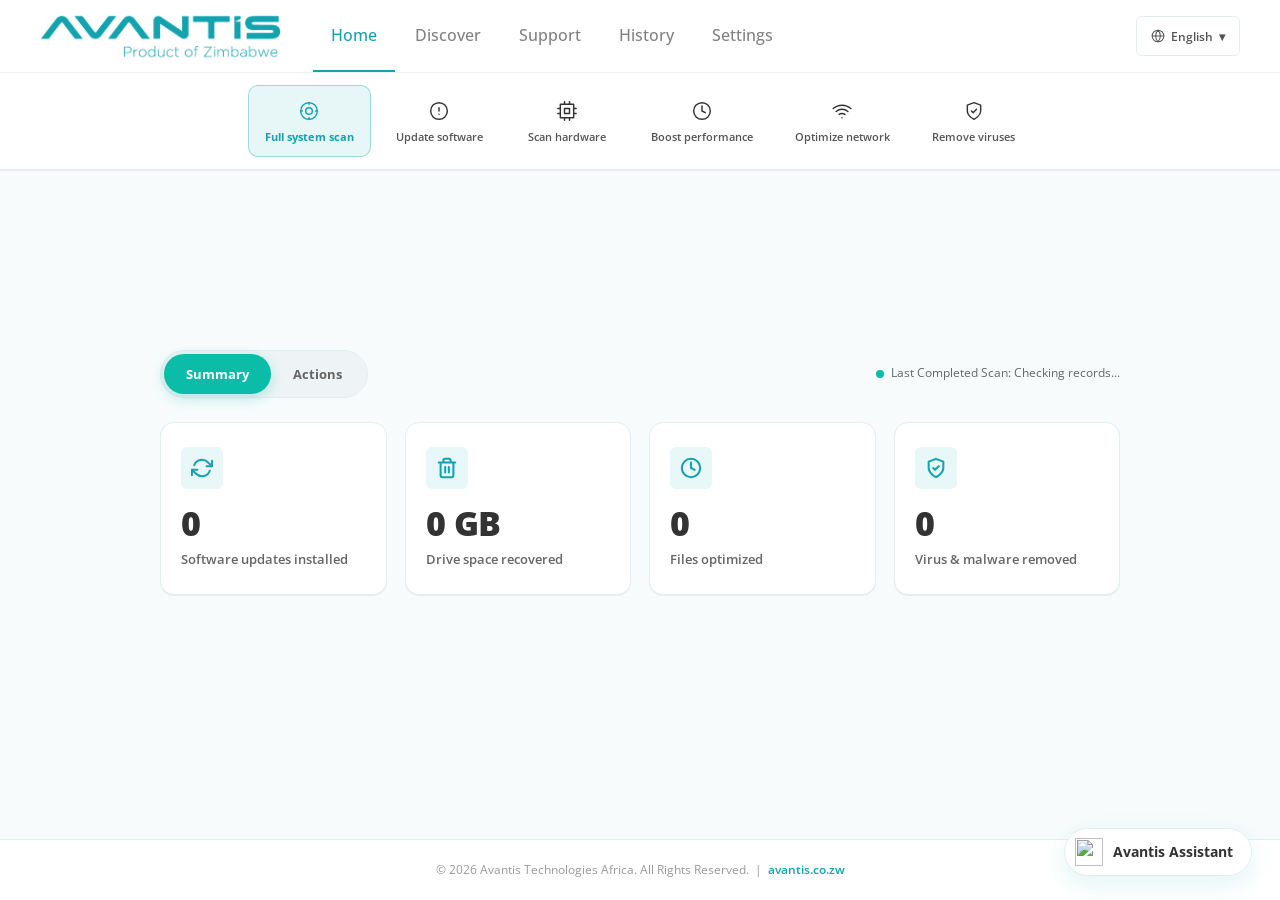
==== client-ui/index.html @ 959b7f5d "feat(enterprise): complete enterprise architecture, .NET 8 agent, platform backend, intelligence eng" ====
<!DOCTYPE html>
<html lang="en">
<head>
  <meta charset="UTF-8">
  <meta name="viewport" content="width=device-width, initial-scale=1.0">
  <title>Avantis PC Assist</title>
  
  <!-- Tab Favicon -->
  <link rel="icon" type="image/png" href="assets/avantis_logo.png">
  <link rel="shortcut icon" href="assets/favicon.ico">
  
  <link rel="preconnect" href="https://fonts.googleapis.com">
  <link rel="preconnect" href="https://fonts.gstatic.com" crossorigin>
  <link href="https://fonts.googleapis.com/css2?family=JetBrains+Mono:wght@400;600&family=Open+Sans:ital,wght@0,300;0,400;0,500;0,600;0,700;1,300&display=swap" rel="stylesheet">
  
  <link rel="stylesheet" href="styles.css">
</head>
<body>

  <!-- ==================== 1. PERSISTENT TOP HEADER ==================== -->
  <header class="app-top-header">
    
    <!-- Top Row: Logo, Primary Tabs, Service Plan & Tag -->
    <div class="app-brand-bar">
      <div class="brand-bar-left">
        <a href="javascript:void(0)" class="avantis-brand-link" onclick="routeToNav('home')">
          <img src="assets/Avantis-logo-prl.png" alt="AVANTIS — Product of Zimbabwe" class="avantis-logo-img">
        </a>

        <!-- Primary Navigation Tabs (Matching Reference Image) -->
        <nav class="primary-nav-tabs" id="primary-nav-tabs">
          <button type="button" class="nav-tab-link active" id="tab-link-home" onclick="routeToNav('home')">Home</button>
          <button type="button" class="nav-tab-link" id="tab-link-discover" onclick="routeToNav('discover')">Discover</button>
          <button type="button" class="nav-tab-link" id="tab-link-support" onclick="routeToNav('support')">Support</button>
          <button type="button" class="nav-tab-link" id="tab-link-history" onclick="routeToNav('history')">History</button>
          <button type="button" class="nav-tab-link" id="tab-link-settings" onclick="routeToNav('settings')">Settings</button>
        </nav>
      </div>

      <div class="brand-bar-right">
        <!-- Language Selector Dropdown -->
        <div class="lang-selector-wrap" id="lang-selector-wrap">
          <button type="button" class="lang-btn" id="lang-selector-btn" onclick="toggleLanguageMenu(event)">
            <svg width="14" height="14" viewBox="0 0 24 24" fill="none" stroke="currentColor" stroke-width="1.75" stroke-linecap="round" stroke-linejoin="round">
              <circle cx="12" cy="12" r="10"></circle>
              <line x1="2" y1="12" x2="22" y2="12"></line>
              <path d="M12 2a15.3 15.3 0 0 1 4 10 15.3 15.3 0 0 1-4 10 15.3 15.3 0 0 1-4-10 15.3 15.3 0 0 1 4-10z"></path>
            </svg>
            <span id="current-lang-label">English</span>
            <span>▾</span>
          </button>
          
          <div class="lang-dropdown-menu" id="lang-dropdown-menu">
            <button type="button" class="lang-opt-btn" onclick="setLanguage('en')">English (US)</button>
            <button type="button" class="lang-opt-btn" onclick="setLanguage('sn')">ChiShona (ZW)</button>
            <button type="button" class="lang-opt-btn" onclick="setLanguage('nd')">isiNdebele (ZW)</button>
            <button type="button" class="lang-opt-btn" onclick="setLanguage('fr')">Français</button>
            <button type="button" class="lang-opt-btn" onclick="setLanguage('pt')">Português</button>
          </div>
        </div>
      </div>
    </div>

    <!-- Row 2: 6 Horizontal Core Actions Toolbar (Matching Reference Image) -->
    <nav class="actions-toolbar" id="actions-toolbar">
      <div class="actions-toolbar-inner">
        <!-- 1. Full system scan -->
        <button type="button" class="toolbar-action-btn active" id="tb-btn-fullscan" onclick="routeToNav('home')">
          <div class="tb-action-icon">
            <svg width="20" height="20" viewBox="0 0 24 24" fill="none" stroke="currentColor" stroke-width="1.75" stroke-linecap="round" stroke-linejoin="round">
              <circle cx="12" cy="12" r="10"></circle>
              <circle cx="12" cy="12" r="4"></circle>
              <line x1="12" y1="2" x2="12" y2="4"></line>
              <line x1="12" y1="20" x2="12" y2="22"></line>
              <line x1="2" y1="12" x2="4" y2="12"></line>
              <line x1="20" y1="12" x2="22" y2="12"></line>
            </svg>
          </div>
          <span class="tb-action-label">Full system scan</span>
        </button>

        <!-- 2. Update software / drivers -->
        <button type="button" class="toolbar-action-btn" id="tb-btn-drivers" onclick="routeToNav('drivers')">
          <div class="tb-action-icon">
            <svg width="20" height="20" viewBox="0 0 24 24" fill="none" stroke="currentColor" stroke-width="1.75" stroke-linecap="round" stroke-linejoin="round">
              <circle cx="12" cy="12" r="10"></circle>
              <line x1="12" y1="8" x2="12" y2="12"></line>
              <line x1="12" y1="16" x2="12.01" y2="16"></line>
            </svg>
          </div>
          <span class="tb-action-label">Update software</span>
        </button>

        <!-- 3. Scan hardware -->
        <button type="button" class="toolbar-action-btn" id="tb-btn-scanhw" onclick="routeToNav('scanhw')">
          <div class="tb-action-icon">
            <svg width="20" height="20" viewBox="0 0 24 24" fill="none" stroke="currentColor" stroke-width="1.75" stroke-linecap="round" stroke-linejoin="round">
              <rect x="4" y="4" width="16" height="16"></rect>
              <rect x="9" y="9" width="6" height="6"></rect>
              <line x1="9" y1="1" x2="9" y2="4"></line>
              <line x1="15" y1="1" x2="15" y2="4"></line>
              <line x1="9" y1="20" x2="9" y2="23"></line>
              <line x1="15" y1="20" x2="15" y2="23"></line>
              <line x1="1" y1="9" x2="4" y2="9"></line>
              <line x1="1" y1="15" x2="4" y2="15"></line>
              <line x1="20" y1="9" x2="23" y2="9"></line>
              <line x1="20" y1="15" x2="23" y2="15"></line>
            </svg>
          </div>
          <span class="tb-action-label">Scan hardware</span>
        </button>

        <!-- 4. Boost performance / cleanup -->
        <button type="button" class="toolbar-action-btn" id="tb-btn-cleanup" onclick="routeToNav('cleanup')">
          <div class="tb-action-icon">
            <svg width="20" height="20" viewBox="0 0 24 24" fill="none" stroke="currentColor" stroke-width="1.75" stroke-linecap="round" stroke-linejoin="round">
              <circle cx="12" cy="12" r="10"></circle>
              <polyline points="12 6 12 12 16 14"></polyline>
            </svg>
          </div>
          <span class="tb-action-label">Boost performance</span>
        </button>

        <!-- 5. Optimize network -->
        <button type="button" class="toolbar-action-btn" id="tb-btn-network" onclick="routeToNav('network')">
          <div class="tb-action-icon">
            <svg width="20" height="20" viewBox="0 0 24 24" fill="none" stroke="currentColor" stroke-width="1.75" stroke-linecap="round" stroke-linejoin="round">
              <path d="M5 12.55a11 11 0 0 1 14.08 0"></path>
              <path d="M1.42 9a16 16 0 0 1 21.16 0"></path>
              <path d="M8.53 16.11a6 6 0 0 1 6.95 0"></path>
              <line x1="12" y1="20" x2="12.01" y2="20"></line>
            </svg>
          </div>
          <span class="tb-action-label">Optimize network</span>
        </button>

        <!-- 6. Remove viruses / threat scan -->
        <button type="button" class="toolbar-action-btn" id="tb-btn-threat" onclick="routeToNav('threat')">
          <div class="tb-action-icon">
            <svg width="20" height="20" viewBox="0 0 24 24" fill="none" stroke="currentColor" stroke-width="1.75" stroke-linecap="round" stroke-linejoin="round">
              <path d="M12 22s8-4 8-10V5l-8-3-8 3v7c0 6 8 10 8 10z"></path>
              <polyline points="9 12 11 14 15 10"></polyline>
            </svg>
          </div>
          <span class="tb-action-label">Remove viruses</span>
        </button>
      </div>
    </nav>

  </header>




  <!-- ==================== MAIN CONTENT ==================== -->
  <main class="app-main-content">

    <!-- ==================== VIEW 1: HOME (SUMMARY & ACTIONS) ==================== -->
    <section class="view-page active" id="view-home">
      
      <!-- Sub-Navigation (Summary / Actions) -->
      <div class="sub-nav-bar">
        <div class="segmented-control" role="tablist" aria-label="Home views">
          <button class="sub-tab-btn active" id="subtab-btn-summary" role="tab" aria-selected="true" onclick="switchHomeSubTab('summary')">Summary</button>
          <button class="sub-tab-btn" id="subtab-btn-actions" role="tab" aria-selected="false" onclick="switchHomeSubTab('actions')">Actions</button>
        </div>
        <div class="last-scan-status-tag" id="summary-last-scan-meta">
          <span class="live-dot-indicator"></span>
          <span id="summary-meta-text">Last Completed Scan: Checking records...</span>
        </div>
      </div>

      <!-- SUB-PANE A: SUMMARY (4 Outcome Tiles from Stored Scan) -->
      <div class="sub-view-pane active" id="subpane-summary">
        
        <!-- 4 Outcome Tiles Row (Dev audit box removed!) -->
        <div class="summary-tiles-row">
          <!-- Tile 1: Software Updates Installed -->
          <div class="outcome-tile-card">
            <div class="outcome-tile-icon-box">
              <svg width="22" height="22" viewBox="0 0 24 24" fill="none" stroke="currentColor" stroke-width="2.2" stroke-linecap="round" stroke-linejoin="round">
                <polyline points="23 4 23 10 17 10"></polyline>
                <polyline points="1 20 1 14 7 14"></polyline>
                <path d="M3.51 9a9 9 0 0 1 14.85-3.36L23 10M1 14l4.64 4.36A9 9 0 0 0 20.49 15"></path>
              </svg>
            </div>
            <div class="outcome-tile-number" id="outcome-updates-installed">0</div>
            <div class="outcome-tile-label">Software updates installed</div>
          </div>

          <!-- Tile 2: Drive Space Recovered -->
          <div class="outcome-tile-card">
            <div class="outcome-tile-icon-box">
              <svg width="22" height="22" viewBox="0 0 24 24" fill="none" stroke="currentColor" stroke-width="2.2" stroke-linecap="round" stroke-linejoin="round">
                <path d="M3 6h18M19 6v14a2 2 0 0 1-2 2H7a2 2 0 0 1-2-2V6m3 0V4a2 2 0 0 1 2-2h4a2 2 0 0 1 2 2v2"></path>
                <line x1="10" y1="11" x2="10" y2="17"></line>
                <line x1="14" y1="11" x2="14" y2="17"></line>
              </svg>
            </div>
            <div class="outcome-tile-number" id="outcome-space-recovered">0 GB</div>
            <div class="outcome-tile-label">Drive space recovered</div>
          </div>

          <!-- Tile 3: Files Optimized -->
          <div class="outcome-tile-card">
            <div class="outcome-tile-icon-box">
              <svg width="22" height="22" viewBox="0 0 24 24" fill="none" stroke="currentColor" stroke-width="2.2" stroke-linecap="round" stroke-linejoin="round">
                <circle cx="12" cy="12" r="10"></circle>
                <polyline points="12 6 12 12 16 14"></polyline>
              </svg>
            </div>
            <div class="outcome-tile-number" id="outcome-files-optimized">0</div>
            <div class="outcome-tile-label">Files optimized</div>
          </div>

          <!-- Tile 4: Virus & Malware Removed -->
          <div class="outcome-tile-card">
            <div class="outcome-tile-icon-box">
              <svg width="22" height="22" viewBox="0 0 24 24" fill="none" stroke="currentColor" stroke-width="2.2" stroke-linecap="round" stroke-linejoin="round">
                <path d="M12 22s8-4 8-10V5l-8-3-8 3v7c0 6 8 10 8 10z"></path>
                <polyline points="9 12 11 14 15 10"></polyline>
              </svg>
            </div>
            <div class="outcome-tile-number" id="outcome-threats-removed">0</div>
            <div class="outcome-tile-label">Virus & malware removed</div>
          </div>
        </div>

        <!-- First-Scan Prompt Banner (Only shown if 0 reports found) -->
        <div class="summary-empty-banner" id="summary-first-run-prompt" hidden>
          <p class="empty-banner-copy">No full system scans have been performed on this PC yet.</p>
          <button type="button" class="btn-primary" onclick="switchHomeSubTab('actions')">Run your first scan</button>
        </div>

        <div id="summary-ai-predictions"></div>

      </div>

      <!-- SUB-PANE B: ACTIONS (6 Run Cards) -->
      <div class="sub-view-pane" id="subpane-actions">
        <div class="actions-grid">
          
          <!-- Card 1: Full System Scan -->
          <div class="action-card" id="act-card-fullscan">
            <div>
              <div class="action-card-header">
                <div class="action-card-title-group">
                  <div class="action-card-icon">
                    <svg width="20" height="20" viewBox="0 0 24 24" fill="none" stroke="currentColor" stroke-width="1.75" stroke-linecap="round" stroke-linejoin="round">
                      <circle cx="12" cy="12" r="10"></circle>
                      <circle cx="12" cy="12" r="4"></circle>
                    </svg>
                  </div>
                  <span class="action-card-name">Full System Scan</span>
                </div>
              </div>
              <div class="action-card-desc">Runs sequential 5-stage automated maintenance: Hardware, Threat scan, Driver updates, File cleanup, and Network stack reset.</div>
            </div>
            <div class="action-card-footer">
              <span class="action-last-run" id="last-run-fullscan">Last run: --</span>
              <button type="button" class="btn-run-action" id="btn-run-fullscan" onclick="triggerActionRun('fullscan')">
                <span class="btn-run-label">Run</span>
              </button>
            </div>
          </div>

          <!-- Card 2: Update Drivers -->
          <div class="action-card" id="act-card-drivers">
            <div>
              <div class="action-card-header">
                <div class="action-card-title-group">
                  <div class="action-card-icon">
                    <svg width="20" height="20" viewBox="0 0 24 24" fill="none" stroke="currentColor" stroke-width="1.75" stroke-linecap="round" stroke-linejoin="round">
                      <circle cx="12" cy="12" r="10"></circle>
                      <line x1="12" y1="8" x2="12" y2="12"></line>
                    </svg>
                  </div>
                  <span class="action-card-name">Update Drivers</span>
                </div>
              </div>
              <div class="action-card-desc">Matches Plug-and-Play hardware IDs against verified Avantis catalog with automated restore point creation.</div>
            </div>
            <div class="action-card-footer">
              <span class="action-last-run" id="last-run-drivers">Last run: --</span>
              <button type="button" class="btn-run-action" id="btn-run-drivers" onclick="triggerActionRun('drivers')">
                <span class="btn-run-label">Run</span>
              </button>
            </div>
          </div>

          <!-- Card 3: Scan Hardware -->
          <div class="action-card" id="act-card-scanhw">
            <div>
              <div class="action-card-header">
                <div class="action-card-title-group">
                  <div class="action-card-icon">
                    <svg width="20" height="20" viewBox="0 0 24 24" fill="none" stroke="currentColor" stroke-width="1.75" stroke-linecap="round" stroke-linejoin="round">
                      <rect x="4" y="4" width="16" height="16"></rect>
                      <rect x="9" y="9" width="6" height="6"></rect>
                    </svg>
                  </div>
                  <span class="action-card-name">Scan Hardware</span>
                </div>
              </div>
              <div class="action-card-desc">Read-only diagnostic audit of storage SMART health, thermal envelope, memory parity, and power metrics.</div>
            </div>
            <div class="action-card-footer">
              <span class="action-last-run" id="last-run-scanhw">Last run: --</span>
              <button type="button" class="btn-run-action" id="btn-run-scanhw" onclick="triggerActionRun('scanhw')">
                <span class="btn-run-label">Run</span>
              </button>
            </div>
          </div>

          <!-- Card 4: Clean Up Files -->
          <div class="action-card" id="act-card-cleanup">
            <div>
              <div class="action-card-header">
                <div class="action-card-title-group">
                  <div class="action-card-icon">
                    <svg width="20" height="20" viewBox="0 0 24 24" fill="none" stroke="currentColor" stroke-width="1.75" stroke-linecap="round" stroke-linejoin="round">
                      <circle cx="12" cy="12" r="10"></circle>
                      <polyline points="12 6 12 12 16 14"></polyline>
                    </svg>
                  </div>
                  <span class="action-card-name">Clean Up Files</span>
                </div>
              </div>
              <div class="action-card-desc">Purges temp files, update staging cache, and executes SSD ReTrim / HDD defragmentation volume optimization.</div>
            </div>
            <div class="action-card-footer">
              <span class="action-last-run" id="last-run-cleanup">Last run: --</span>
              <button type="button" class="btn-run-action" id="btn-run-cleanup" onclick="triggerActionRun('cleanup')">
                <span class="btn-run-label">Run</span>
              </button>
            </div>
          </div>

          <!-- Card 5: Optimize Network -->
          <div class="action-card" id="act-card-network">
            <div>
              <div class="action-card-header">
                <div class="action-card-title-group">
                  <div class="action-card-icon">
                    <svg width="20" height="20" viewBox="0 0 24 24" fill="none" stroke="currentColor" stroke-width="1.75" stroke-linecap="round" stroke-linejoin="round">
                      <path d="M5 12.55a11 11 0 0 1 14.08 0"></path>
                      <path d="M1.42 9a16 16 0 0 1 21.16 0"></path>
                    </svg>
                  </div>
                  <span class="action-card-name">Optimize Network</span>
                </div>
              </div>
              <div class="action-card-desc">Flushes DNS cache, resets Winsock catalog and TCP/IP stack, and resolves network sleep degradation.</div>
            </div>
            <div class="action-card-footer">
              <span class="action-last-run" id="last-run-network">Last run: --</span>
              <button type="button" class="btn-run-action" id="btn-run-network" onclick="triggerActionRun('network')">
                <span class="btn-run-label">Run</span>
              </button>
            </div>
          </div>

          <!-- Card 6: Threat Scan -->
          <div class="action-card" id="act-card-threat">
            <div>
              <div class="action-card-header">
                <div class="action-card-title-group">
                  <div class="action-card-icon">
                    <svg width="20" height="20" viewBox="0 0 24 24" fill="none" stroke="currentColor" stroke-width="1.75" stroke-linecap="round" stroke-linejoin="round">
                      <path d="M12 22s8-4 8-10V5l-8-3-8 3v7c0 6 8 10 8 10z"></path>
                    </svg>
                  </div>
                  <span class="action-card-name">Threat Scan</span>
                </div>
              </div>
              <div class="action-card-desc">Updates Windows Defender security definitions and executes malware scan with automated quarantine.</div>
            </div>
            <div class="action-card-footer">
              <span class="action-last-run" id="last-run-threat">Last run: --</span>
              <button type="button" class="btn-run-action" id="btn-run-threat" onclick="triggerActionRun('threat')">
                <span class="btn-run-label">Run</span>
              </button>
            </div>
          </div>

        </div>
      </div>

    </section>

    <!-- ==================== VIEW 2: DISCOVER ==================== -->
    <section class="view-page" id="view-discover">
      <div class="detail-page-card">
        <div class="detail-header-row">
          <div>
            <h2 class="detail-title">Discover Avantis PC Solutions</h2>
            <p class="detail-desc">Hardware telemetry, warranty entitlement, official drivers, and OEM diagnostics for your Avantis PC.</p>
          </div>
        </div>

        <div class="discover-grid">
          <div class="discover-feature-card">
            <h3>Official OEM Warranty</h3>
            <p>2-Year Comprehensive hardware and thermal envelope warranty coverage.</p>
          </div>
          <div class="discover-feature-card">
            <h3>Verified Drivers</h3>
            <p>Custom catalog built for Zimbabwe climate &amp; power fluctuation resiliency.</p>
          </div>
          <div class="discover-feature-card">
            <h3>Proactive Telemetry</h3>
            <p>SMART disk predictive health warnings before drive failure occurs.</p>
          </div>
        </div>
      </div>
    </section>

    <!-- ==================== VIEW 3: SCAN HARDWARE (LIVE 2x2 TELEMETRY GRID) ==================== -->
    <section class="view-page" id="view-scanhw">
      <div class="telemetry-page-header">
        <h2 class="telemetry-page-title">LIVE HARDWARE TELEMETRY</h2>
        <div class="telemetry-live-badge">
          <span class="live-dot-indicator"></span>
          <span>Live Hardware Polling Active</span>
        </div>
      </div>

      <!-- 2x2 Grid of Live Cards -->
      <div class="telemetry-2x2-grid">
        
        <!-- Card 1: Processor -->
        <div class="telemetry-card" id="tel-card-cpu">
          <div class="tel-card-top">
            <span class="tel-card-title">Processor</span>
            <span class="tel-card-badge" id="tel-badge-cpu">--°C</span>
          </div>
          <div class="tel-card-value" id="tel-val-cpu">0%</div>
          <div class="tel-progress-wrap">
            <div class="tel-progress-bar" id="tel-bar-cpu" style="width: 0%;"></div>
          </div>
          <div class="tel-card-subtext" id="tel-sub-cpu">-- cores · Operating at --°C</div>
        </div>

        <!-- Card 2: Installed Memory -->
        <div class="telemetry-card" id="tel-card-ram">
          <div class="tel-card-top">
            <span class="tel-card-title">Installed Memory</span>
            <span class="tel-card-badge" id="tel-badge-ram">-- GB RAM</span>
          </div>
          <div class="tel-card-value" id="tel-val-ram">0%</div>
          <div class="tel-progress-wrap">
            <div class="tel-progress-bar" id="tel-bar-ram" style="width: 0%;"></div>
          </div>
          <div class="tel-card-subtext" id="tel-sub-ram">-- GB used of -- GB total</div>
        </div>

        <!-- Card 3: Primary Storage (C:) -->
        <div class="telemetry-card" id="tel-card-storage">
          <div class="tel-card-top">
            <span class="tel-card-title">Primary Storage (C:)</span>
            <span class="tel-card-badge" id="tel-badge-storage">SMART Passed</span>
          </div>
          <div class="tel-card-value" id="tel-val-storage">0%</div>
          <div class="tel-progress-wrap">
            <div class="tel-progress-bar" id="tel-bar-storage" style="width: 0%;"></div>
          </div>
          <div class="tel-card-subtext" id="tel-sub-storage">-- GB free of -- GB (SSD)</div>
        </div>

        <!-- Card 4: Power Supply (PSU) -->
        <div class="telemetry-card" id="tel-card-power">
          <div class="tel-card-top">
            <span class="tel-card-title">Power Supply (PSU)</span>
            <span class="tel-card-badge" id="tel-badge-power">AC Power</span>
          </div>
          <div class="tel-card-value" id="tel-val-power">AC Mains</div>
          <div class="tel-progress-wrap">
            <div class="tel-progress-bar" id="tel-bar-power" style="width: 100%;"></div>
          </div>
          <div class="tel-card-subtext" id="tel-sub-power">Connected to AC mains (Desktop / All-In-One)</div>
        </div>

      </div>
    </section>

    <!-- ==================== VIEW 4: UPDATE DRIVERS (PAGE) ==================== -->
    <section class="view-page" id="view-drivers">
      <div class="detail-page-card">
        <div class="detail-header-row">
          <div>
            <h2 class="detail-title">Avantis Verified Driver Updates</h2>
            <p class="detail-desc">Official verified hardware drivers matched by Hardware ID (VEN/DEV) for your specific Avantis model.</p>
          </div>
          <button type="button" class="btn-primary" id="btn-page-update-drivers" onclick="executeDriverUpdates()">Update Outdated Drivers</button>
        </div>

        <div class="banner-success">
          <strong>Safety protection.</strong> A Windows System Restore Point is automatically created before any driver package is installed.
        </div>

        <div class="detail-table-wrap">
          <table class="detail-table">
            <thead>
              <tr>
                <th>Component</th>
                <th>Device Name</th>
                <th>Installed Version</th>
                <th>Latest Verified</th>
                <th>Status</th>
                <th>Action</th>
              </tr>
            </thead>
            <tbody id="page-drivers-table-body">
              <tr><td colspan="6" class="table-empty">Querying PnP drivers...</td></tr>
            </tbody>
          </table>
        </div>
      </div>
    </section>

    <!-- ==================== VIEW 5: CLEAN UP FILES (PAGE) ==================== -->
    <section class="view-page" id="view-cleanup">
      <div class="detail-page-card">
        <div class="detail-header-row">
          <div>
            <h2 class="detail-title">Avantis System Storage Cleanup & TRIM</h2>
            <p class="detail-desc">Purges temporary files, update download staging caches, and optimizes drive blocks.</p>
          </div>
          <button type="button" class="btn-primary" onclick="executeCleanup()">Clean Files & Optimize Volume</button>
        </div>

        <div id="page-cleanup-breakdown" class="stack-col"></div>

        <div class="panel-soft">
          <label class="consent-row">
            <input type="checkbox" id="page-cleanup-chk-recycle" />
            <span>Empty Windows Recycle Bin (User consent required for user-visible files)</span>
          </label>
        </div>
      </div>
    </section>

    <!-- ==================== VIEW 6: OPTIMIZE NETWORK (PAGE) ==================== -->
    <section class="view-page" id="view-network">
      <div class="detail-page-card">
        <div class="detail-header-row">
          <div>
            <h2 class="detail-title">Network Stack Optimization</h2>
            <p class="detail-desc">Flushes DNS cache, resets Winsock catalog and TCP/IP stack, and resolves power management sleep.</p>
          </div>
          <button type="button" class="btn-primary" onclick="executeNetworkOptimization()">Optimize Network Stack</button>
        </div>

        <div id="page-network-results">
          <div class="panel-soft">
            <strong>Ready to optimize:</strong> Click the button above to run latency tests, flush DNS resolver, and reset socket catalogs.
          </div>
        </div>
      </div>
    </section>

    <!-- ==================== VIEW 7: THREAT SCAN (PAGE) ==================== -->
    <section class="view-page" id="view-threat">
      <div class="detail-page-card">
        <div class="detail-header-row">
          <div>
            <h2 class="detail-title">Windows Defender Threat Scan</h2>
            <p class="detail-desc">Antivirus engine status, signature freshness, and automated threat quarantine.</p>
          </div>
          <button type="button" class="btn-primary" onclick="executeThreatScan()">Run Threat Scan Now</button>
        </div>

        <div id="page-threat-status-card" class="panel-soft">
          Querying Microsoft Defender status...
        </div>

        <div id="page-threat-detections-list"></div>
      </div>
    </section>

    <!-- ==================== AUXILIARY VIEW: SUPPORT ==================== -->
    <section class="view-page" id="view-support">
      <div class="detail-page-card">
        <h2 class="detail-title">Avantis Technical Support Center</h2>
        <p class="detail-desc spaced">Submit a support ticket directly with live hardware diagnostic telemetry attached.</p>

        <form class="stack-form" onsubmit="handleSupportSubmit(event)">
          <div>
            <label class="field-label" for="supp-name">Full Name</label>
            <input type="text" id="supp-name" class="chat-input" placeholder="Your name" required />
          </div>
          <div>
            <label class="field-label" for="supp-email">Email Address</label>
            <input type="email" id="supp-email" class="chat-input" placeholder="name@company.com" required />
          </div>
          <div>
            <label class="field-label" for="supp-priority">Issue Priority</label>
            <select id="supp-priority" class="chat-input">
              <option value="LOW">Low — General inquiry</option>
              <option value="MEDIUM" selected>Medium — Performance degraded</option>
              <option value="HIGH">High — Hardware anomaly detected</option>
              <option value="CRITICAL">Critical — Hardware failure</option>
            </select>
          </div>
          <div>
            <label class="field-label" for="supp-issue">Issue Description</label>
            <textarea id="supp-issue" class="chat-input" rows="4" placeholder="Describe the issue you are experiencing..." required></textarea>
          </div>
          <button type="submit" class="btn-primary">Submit Ticket</button>
        </form>
      </div>
    </section>

    <!-- ==================== AUXILIARY VIEW: HISTORY ==================== -->
    <section class="view-page" id="view-history">
      <div class="detail-page-card">
        <h2 class="detail-title">Diagnostic History & Health Timeline</h2>
        <p class="detail-desc spaced">Complete history of diagnostic scans and health evaluations.</p>
        <div id="page-history-list"></div>
      </div>
    </section>

    <!-- ==================== AUXILIARY VIEW: SETTINGS ==================== -->
    <section class="view-page" id="view-settings">
      <div class="detail-page-card">
        <h2 class="detail-title">Avantis PC Assist Settings</h2>
        <p class="detail-desc spaced">Configure background monitoring and notification preferences.</p>
        
        <div class="panel-soft">
          <strong>Version:</strong> Avantis PC Assist 2.4 · Product of Zimbabwe
        </div>
        <div class="panel-soft">
          <strong>Native notifications:</strong> Action Center toast notifications fire only when a new hardware issue is detected.
        </div>
      </div>
    </section>

  </main>

  <!-- ==================== AVANTIS ASSISTANT FLOATING CHAT WIDGET ==================== -->
  <div class="assistant-widget-container" id="assistant-widget-container">
    <!-- AV Pill Button (Click to open chat) -->
    <button type="button" class="assistant-pill-btn" id="assistant-pill-btn" onclick="toggleAssistantChat(event)">
      <img src="assets/avantis-icon.svg" alt="" class="av-icon-badge-img">
      <span>Avantis Assistant</span>
    </button>

    <!-- Chat Panel -->
    <div class="assistant-chat-panel chat-panel" id="assistant-chat-panel" onclick="event.stopPropagation()">
      <div class="chat-header">
        <span class="chat-header-title">Avantis Assistant</span>
        <span class="chat-status">Active</span>
      </div>

      <div class="chat-body chat-history" id="chat-messages-container">
        <div class="chat-messages-list" id="chat-messages-list"></div>
      </div>

      <form class="chat-input-bar chat-input-container" id="chat-input-form" onsubmit="handleChatSubmit(event)">
        <textarea id="chat-input-field" class="chat-input chat-textarea" placeholder="Type a question..." rows="1"></textarea>
        <button type="submit" class="chat-send-btn" id="chat-send-btn" title="Send message" disabled>
          <svg viewBox="0 0 24 24" width="16" height="16" fill="none" stroke="currentColor" stroke-width="2.5" stroke-linecap="round" stroke-linejoin="round">
            <line x1="22" y1="2" x2="11" y2="13"></line>
            <polygon points="22 2 15 22 11 13 2 9 22 2"></polygon>
          </svg>
        </button>
      </form>
    </div>
  </div>

  <!-- Info Modal -->
  <div class="modal-overlay" id="info-modal">
    <div class="modal-card">
      <h3 class="modal-title" id="info-modal-title">Notification</h3>
      <p class="modal-copy" id="info-modal-msg"></p>
      <div class="modal-actions">
        <button type="button" class="btn-primary" onclick="closeModal('info-modal')">OK</button>
      </div>
    </div>
  </div>

  <footer class="avantis-site-footer">
    &copy; 2026 Avantis Technologies Africa. All Rights Reserved. &nbsp;|&nbsp;
    <a href="https://avantis.co.zw/" target="_blank" rel="noopener">avantis.co.zw</a>
  </footer>

  <script src="src/app.js"></script>
</body>
</html>
---- client-ui/styles.css ----
@import url('assets/avantis-brand.css');

*, *::before, *::after { box-sizing: border-box; margin: 0; padding: 0; }

html { scroll-behavior: smooth; }

body {
  font-family: var(--font-body);
  background: var(--neutral-50);
  color: var(--neutral-600);
  font-size: var(--text-body);
  line-height: 1.7;
  font-weight: 400;
  min-height: 100vh;
  display: flex;
  flex-direction: column;
  -webkit-font-smoothing: antialiased;
}

img { max-width: 100%; display: block; }
button, input, select, textarea { font-family: inherit; }
button { cursor: pointer; }

:focus-visible {
  outline: 2px solid var(--teal-500);
  outline-offset: 2px;
}

::selection { background: var(--teal-200); color: var(--teal-900); }

/* ============================================
   HEADER — white bar matching avantis.co.zw
   ============================================ */
.app-top-header {
  position: sticky;
  top: 0;
  z-index: 500;
  background: var(--neutral-0);
  box-shadow: var(--shadow-xs);
}

.app-brand-bar {
  padding: 0 var(--space-10);
  min-height: 72px;
  display: flex;
  align-items: center;
  justify-content: space-between;
}

.brand-bar-left {
  display: flex;
  align-items: center;
  gap: var(--space-8);
  min-width: 0;
}

.avantis-brand-link {
  display: inline-flex;
  align-items: center;
  text-decoration: none;
  flex-shrink: 0;
}

.avantis-logo-img {
  height: 49px;
  width: auto;
  display: block;
}

.primary-nav-tabs {
  display: flex;
  align-items: center;
  gap: 2px;
  height: 72px;
}

.nav-tab-link {
  background: none;
  border: none;
  min-height: var(--touch);
  height: 72px;
  padding: 0 18px;
  font-size: 16px;
  font-weight: 500;
  color: var(--neutral-500);
  display: inline-flex;
  align-items: center;
  position: relative;
  transition: color var(--duration-fast) var(--ease);
  border-bottom: 2px solid transparent;
}

.nav-tab-link:hover { color: var(--teal-500); }

.nav-tab-link.active {
  color: var(--teal-500);
  border-bottom-color: var(--teal-500);
}

.nav-tab-link:active { transform: translateY(1px); }
.nav-tab-link:disabled { opacity: 0.4; cursor: not-allowed; }

.brand-bar-right { display: flex; align-items: center; gap: var(--space-4); }

.lang-selector-wrap { position: relative; }

.lang-btn {
  background: var(--neutral-0);
  border: 1px solid var(--neutral-200);
  min-height: var(--touch);
  padding: 0 14px;
  font-size: var(--text-caption);
  font-weight: 600;
  color: var(--neutral-700);
  display: flex;
  align-items: center;
  gap: 6px;
  border-radius: var(--radius-md);
  transition: border-color var(--duration-fast) var(--ease), color var(--duration-fast) var(--ease), background var(--duration-fast) var(--ease);
}

.lang-btn:hover {
  border-color: var(--teal-300);
  color: var(--teal-500);
  background: var(--teal-50);
}

.lang-dropdown-menu {
  position: absolute;
  right: 0;
  top: calc(100% + 6px);
  background: var(--neutral-0);
  border: 1px solid var(--neutral-200);
  border-radius: var(--radius-lg);
  box-shadow: var(--shadow-md);
  z-index: 600;
  min-width: 168px;
  padding: var(--space-1);
  display: none;
}

.lang-dropdown-menu.is-open { display: block; }

.lang-opt-btn {
  width: 100%;
  text-align: left;
  background: none;
  border: none;
  min-height: var(--touch);
  padding: 0 14px;
  font-size: var(--text-caption);
  color: var(--neutral-700);
  border-radius: var(--radius-sm);
  transition: background var(--duration-fast) var(--ease), color var(--duration-fast) var(--ease);
}

.lang-opt-btn:hover { background: var(--teal-50); color: var(--teal-500); }

/* Actions toolbar */
.actions-toolbar {
  background: var(--neutral-0);
  border-top: 1px solid var(--neutral-100);
  border-bottom: 1px solid var(--neutral-200);
  display: flex;
  justify-content: center;
  padding: var(--space-3) var(--space-10);
}

.actions-toolbar-inner {
  display: flex;
  align-items: stretch;
  gap: var(--space-2);
}

.toolbar-action-btn {
  background: transparent;
  border: 1px solid transparent;
  min-height: 72px;
  min-width: 118px;
  padding: 10px 16px;
  display: flex;
  flex-direction: column;
  align-items: center;
  justify-content: center;
  gap: 6px;
  border-radius: var(--radius-lg);
  transition: background var(--duration-fast) var(--ease), border-color var(--duration-fast) var(--ease), transform var(--duration-fast) var(--ease);
}

.toolbar-action-btn:hover {
  background: var(--teal-50);
  border-color: rgba(19, 163, 175, 0.18);
}

.toolbar-action-btn:active { transform: scale(0.98); }

.toolbar-action-btn.active {
  background: rgba(19, 163, 175, 0.1);
  border-color: rgba(19, 163, 175, 0.35);
}

.tb-action-icon {
  color: var(--neutral-800);
  display: flex;
  width: 24px;
  height: 24px;
  align-items: center;
  justify-content: center;
}

.toolbar-action-btn.active .tb-action-icon { color: var(--teal-500); }

.tb-action-label {
  font-size: var(--text-label);
  font-weight: 600;
  color: var(--neutral-700);
  white-space: nowrap;
}

.toolbar-action-btn.active .tb-action-label {
  color: var(--teal-500);
  font-weight: 700;
}

.toolbar-action-btn:disabled { opacity: 0.45; cursor: not-allowed; }

/* ============================================
   SYSTEM WELCOME PANEL (replaces marketplace hero)
   ============================================ */
.sys-welcome-panel {
  background: linear-gradient(135deg, #0a2f35 0%, #0d3d45 60%, #113d46 100%);
  border-bottom: 1px solid rgba(255,255,255,0.06);
  padding: 36px 48px;
}

.sys-welcome-inner {
  display: grid;
  grid-template-columns: 1fr 1.1fr;
  gap: 48px;
  align-items: center;
  max-width: var(--content-max);
  margin: 0 auto;
}

/* Left side */
.sys-welcome-left {
  display: flex;
  flex-direction: column;
  gap: 14px;
}

.sys-status-indicator {
  display: inline-flex;
  align-items: center;
  gap: 8px;
  background: rgba(255,255,255,0.07);
  border: 1px solid rgba(255,255,255,0.12);
  border-radius: var(--radius-pill);
  padding: 5px 14px 5px 10px;
  width: fit-content;
}

.sys-health-dot {
  width: 8px;
  height: 8px;
  border-radius: 50%;
  background: var(--success);
  box-shadow: 0 0 0 0 rgba(11, 188, 168, 0.6);
  animation: pulse-dot 2s infinite;
  flex-shrink: 0;
}

.sys-health-dot.dot-warning { background: #f59e0b; box-shadow: 0 0 0 0 rgba(245,158,11,0.5); }
.sys-health-dot.dot-critical { background: #ef4444; box-shadow: 0 0 0 0 rgba(239,68,68,0.5); }

.sys-health-label {
  font-size: 12px;
  font-weight: 700;
  color: rgba(255,255,255,0.85);
  text-transform: uppercase;
  letter-spacing: 0.5px;
}

.sys-welcome-title {
  font-size: 26px;
  font-weight: 800;
  color: #ffffff;
  line-height: 1.2;
  letter-spacing: -0.3px;
}

.sys-welcome-sub {
  font-size: 13.5px;
  color: rgba(255,255,255,0.6);
  line-height: 1.55;
  max-width: 380px;
}

.sys-welcome-actions {
  display: flex;
  align-items: center;
  gap: 12px;
  margin-top: 4px;
}

.sys-btn-primary {
  display: inline-flex;
  align-items: center;
  gap: 8px;
  background: var(--cta-500);
  color: #ffffff;
  border: none;
  border-radius: var(--radius-md);
  padding: 10px 20px;
  font-size: 13px;
  font-weight: 700;
  cursor: pointer;
  transition: background 0.18s ease, transform 0.12s ease;
  font-family: inherit;
}

.sys-btn-primary:hover { background: var(--cta-600); }
.sys-btn-primary:active { transform: translateY(1px); }

.sys-btn-secondary {
  background: transparent;
  color: rgba(255,255,255,0.65);
  border: 1px solid rgba(255,255,255,0.18);
  border-radius: var(--radius-md);
  padding: 10px 18px;
  font-size: 12.5px;
  font-weight: 600;
  cursor: pointer;
  transition: all 0.18s ease;
  font-family: inherit;
}

.sys-btn-secondary:hover {
  background: rgba(255,255,255,0.07);
  color: rgba(255,255,255,0.9);
  border-color: rgba(255,255,255,0.3);
}

/* Right side — meters */
.sys-welcome-meters {
  display: flex;
  flex-direction: column;
  gap: 12px;
}

.sys-meter-card {
  background: rgba(255,255,255,0.05);
  border: 1px solid rgba(255,255,255,0.09);
  border-radius: var(--radius-lg);
  padding: 14px 18px;
  transition: background 0.2s ease;
}

.sys-meter-card:hover { background: rgba(255,255,255,0.08); }

.sys-meter-header {
  display: flex;
  align-items: center;
  gap: 10px;
  margin-bottom: 10px;
}

.sys-meter-icon {
  width: 28px;
  height: 28px;
  border-radius: var(--radius-sm);
  background: rgba(11, 188, 168, 0.15);
  display: flex;
  align-items: center;
  justify-content: center;
  color: var(--cta-500);
  flex-shrink: 0;
}

.sys-meter-name {
  font-size: 12.5px;
  font-weight: 700;
  color: rgba(255,255,255,0.75);
  flex: 1;
}

.sys-meter-value {
  font-size: 13px;
  font-weight: 800;
  color: #ffffff;
}

.sys-meter-bar-wrap {
  width: 100%;
  height: 5px;
  background: rgba(255,255,255,0.1);
  border-radius: 9999px;
  overflow: hidden;
  margin-bottom: 8px;
}

.sys-meter-bar {
  height: 100%;
  border-radius: 9999px;
  background: var(--cta-500);
  transition: width 0.6s ease;
}

.sys-meter-bar.bar-warning { background: #f59e0b; }
.sys-meter-bar.bar-critical { background: #ef4444; }

.sys-meter-sub {
  font-size: 11px;
  color: rgba(255,255,255,0.42);
  font-weight: 500;
}

/* ============================================
   MAIN
   ============================================ */
.app-main-content {
  flex: 1;
  width: 100%;
  max-width: var(--content-max);
  margin: 0 auto;
  padding: var(--space-8) var(--space-10) 72px;
  display: flex;
  flex-direction: column;
}

/* View Pages Display Rules */
.view-page {
  display: none !important;
  width: 100%;
  animation: fadeIn var(--duration-med) var(--ease);
}

.view-page.active {
  display: block !important;
}

/* Home view centred when active */
#view-home.active {
  display: flex !important;
  flex-direction: column;
  align-items: center;
  justify-content: center;
  flex: 1;
  width: 100%;
}

#view-home .sub-nav-bar {
  width: 100%;
  max-width: 960px;
}

#view-home .sub-view-pane {
  width: 100%;
  max-width: 960px;
}

@keyframes fadeIn {
  from { opacity: 0; transform: translateY(6px); }
  to { opacity: 1; transform: none; }
}

.sub-nav-bar {
  display: flex;
  justify-content: space-between;
  align-items: center;
  margin-bottom: var(--space-6);
  gap: var(--space-4);
}

.segmented-control {
  display: inline-flex;
  background: var(--neutral-100);
  border: 1px solid var(--neutral-200);
  border-radius: var(--radius-pill);
  padding: 3px;
  gap: 0;
}

.sub-tab-btn {
  background: transparent;
  border: none;
  min-height: var(--touch);
  padding: 0 22px;
  border-radius: var(--radius-pill);
  font-size: 13px;
  font-weight: 700;
  color: var(--neutral-600);
  transition: background var(--duration-fast) var(--ease), color var(--duration-fast) var(--ease), box-shadow var(--duration-fast) var(--ease);
}

.sub-tab-btn:hover { color: var(--teal-600); }

.sub-tab-btn.active {
  background: var(--cta-500);
  color: var(--neutral-0);
  box-shadow: var(--shadow-cta);
}

.sub-tab-btn:disabled { opacity: 0.4; cursor: not-allowed; }

.sub-view-pane { display: none; }
.sub-view-pane.active { display: block; animation: fadeIn var(--duration-med) var(--ease); }

.last-scan-status-tag {
  font-size: var(--text-caption);
  color: var(--neutral-600);
  display: flex;
  align-items: center;
  gap: 7px;
}

.live-dot-indicator {
  width: 8px;
  height: 8px;
  border-radius: 50%;
  background: var(--success);
  box-shadow: 0 0 0 0 rgba(11, 188, 168, 0.6);
  animation: pulse-dot 2s infinite;
}

@keyframes pulse-dot {
  0% { box-shadow: 0 0 0 0 rgba(11, 188, 168, 0.6); }
  70% { box-shadow: 0 0 0 6px rgba(11, 188, 168, 0); }
  100% { box-shadow: 0 0 0 0 rgba(11, 188, 168, 0); }
}

.summary-tiles-row {
  display: grid;
  grid-template-columns: repeat(4, 1fr);
  gap: 18px;
  margin-bottom: var(--space-6);
}

.outcome-tile-card {
  background: var(--neutral-0);
  border: 1px solid var(--neutral-200);
  border-radius: var(--radius-xl);
  padding: var(--space-6) var(--space-5);
  box-shadow: var(--shadow-xs);
  display: flex;
  flex-direction: column;
  cursor: pointer;
  transition: transform var(--duration-fast) var(--ease), box-shadow var(--duration-fast) var(--ease), border-color var(--duration-fast) var(--ease);
}

.outcome-tile-card:hover {
  transform: translateY(-3px);
  box-shadow: var(--shadow-md);
  border-color: var(--teal-200);
}

.outcome-tile-icon-box {
  width: 42px;
  height: 42px;
  border-radius: var(--radius-md);
  background: var(--teal-50);
  color: var(--teal-500);
  display: flex;
  align-items: center;
  justify-content: center;
  margin-bottom: var(--space-4);
}

.outcome-tile-number {
  font-family: var(--font-display);
  font-weight: 900;
  font-size: 34px;
  letter-spacing: -0.5px;
  color: var(--neutral-800);
  line-height: 1.1;
  margin-bottom: 6px;
}

.outcome-tile-label {
  font-size: 13px;
  font-weight: 600;
  color: var(--neutral-600);
}

.empty-banner-copy { font-weight: 600; margin-bottom: var(--space-2); color: var(--neutral-700); }
.stack-form .btn-primary { align-self: flex-start; }
.muted-copy { font-size: 12px; color: var(--neutral-600); margin-top: 2px; }
.meta-time { font-size: 12px; color: var(--neutral-600); }
.inline-code { font-family: var(--font-mono); font-size: 12px; background: var(--neutral-100); padding: 2px 5px; border-radius: 4px; }
.chat-md-h { font-weight: 700; color: var(--neutral-800); margin-top: 8px; margin-bottom: 4px; }
.chat-md-li { display: flex; gap: 6px; margin: 3px 0 3px 6px; }

.summary-empty-banner,
.state-card {
  background: var(--neutral-0);
  border: 1px dashed var(--teal-200);
  border-radius: var(--radius-lg);
  padding: 28px;
  text-align: center;
  font-size: var(--text-body);
  color: var(--neutral-600);
  margin-bottom: var(--space-6);
}

.state-card.is-error {
  border-style: solid;
  border-color: var(--error-border);
  background: var(--error-bg);
  color: var(--error);
}

.banner-success {
  background: var(--success-bg);
  border: 1px solid var(--success-border);
  color: var(--teal-700);
  padding: 10px 14px;
  font-size: 12.5px;
  border-radius: var(--radius-md);
  margin-bottom: 18px;
}

.banner-info,
.panel-soft {
  background: var(--neutral-50);
  border: 1px solid var(--neutral-200);
  padding: 12px 16px;
  margin-bottom: 18px;
  border-radius: var(--radius-md);
  font-size: 13px;
}

.banner-warning {
  padding: 10px 14px;
  background: var(--warning-bg);
  border: 1px solid var(--warning-border);
  border-radius: var(--radius-lg);
  font-size: var(--text-caption);
  color: #92400e;
  margin-top: var(--space-2);
}

.consent-row {
  display: flex;
  align-items: center;
  gap: var(--space-2);
  font-size: 13px;
  font-weight: 600;
  cursor: pointer;
}

.consent-row input { width: 16px; height: 16px; accent-color: var(--teal-500); }

.field-label {
  font-size: var(--text-caption);
  font-weight: 700;
  color: var(--neutral-600);
  display: block;
  margin-bottom: var(--space-1);
}

.stack-form {
  display: flex;
  flex-direction: column;
  gap: 14px;
  max-width: 540px;
}

.stack-col { display: flex; flex-direction: column; gap: var(--space-2); margin-bottom: var(--space-5); }

.modal-title {
  font-size: 16px;
  font-weight: 800;
  margin-bottom: var(--space-2);
  color: var(--neutral-800);
  font-family: var(--font-display);
}

.modal-copy {
  font-size: 13px;
  color: var(--neutral-700);
  margin-bottom: 18px;
}

.chat-status { font-size: 11px; font-weight: 700; color: rgba(255,255,255,0.85); }

/* Action cards */
.actions-grid {
  display: grid;
  grid-template-columns: repeat(3, 1fr);
  gap: 18px;
}

.action-card {
  background: var(--neutral-0);
  border: 1px solid var(--neutral-200);
  border-radius: var(--radius-xl);
  padding: var(--space-6);
  box-shadow: var(--shadow-xs);
  display: flex;
  flex-direction: column;
  justify-content: space-between;
  min-height: 220px;
  transition: border-color var(--duration-fast) var(--ease), box-shadow var(--duration-fast) var(--ease), transform var(--duration-fast) var(--ease);
}

.action-card:hover {
  border-color: var(--teal-200);
  box-shadow: var(--shadow-md);
  transform: translateY(-2px);
}

.action-card-header { display: flex; justify-content: space-between; margin-bottom: 14px; }
.action-card-title-group { display: flex; align-items: center; gap: var(--space-3); }

.action-card-icon {
  width: 40px;
  height: 40px;
  border-radius: var(--radius-md);
  background: var(--teal-50);
  color: var(--teal-500);
  display: flex;
  align-items: center;
  justify-content: center;
}

.action-card-name {
  font-family: var(--font-display);
  font-weight: 750;
  font-size: var(--text-h4);
  color: var(--neutral-800);
}

.action-card-desc {
  font-size: 13px;
  color: var(--neutral-600);
  line-height: 1.55;
  margin-bottom: 18px;
}

.action-card-footer {
  display: flex;
  justify-content: space-between;
  align-items: center;
  padding-top: 14px;
  border-top: 1px solid var(--neutral-100);
}

.action-last-run { font-size: 11.5px; color: var(--neutral-400); }

.badge-status {
  padding: 3px 10px;
  border-radius: var(--radius-pill);
  font-size: 10.5px;
  font-weight: 700;
  text-transform: uppercase;
  letter-spacing: 0.4px;
  display: inline-flex;
  align-items: center;
}

.badge-PASS, .badge-HEALTHY { background: var(--success-bg); color: var(--success); border: 1px solid var(--success-border); }
.badge-WARNING { background: var(--warning-bg); color: var(--warning); border: 1px solid var(--warning-border); }
.badge-FAIL, .badge-CRITICAL { background: var(--error-bg); color: var(--error); border: 1px solid var(--error-border); }
.badge-NEVER { background: var(--neutral-100); color: var(--neutral-600); border: 1px solid var(--neutral-200); }

.btn-run-action,
.btn-primary {
  background: var(--cta-500);
  color: var(--neutral-0);
  border: none;
  padding: 9px 22px;
  min-height: var(--touch);
  border-radius: var(--radius-md);
  font-size: 13px;
  font-weight: 700;
  display: inline-flex;
  align-items: center;
  justify-content: center;
  gap: var(--space-2);
  letter-spacing: 0.2px;
  transition: background var(--duration-fast) var(--ease), transform var(--duration-fast) var(--ease), box-shadow var(--duration-fast) var(--ease);
}

.btn-run-action { padding: 8px 18px; font-size: 12.5px; }

.btn-run-action:hover,
.btn-primary:hover {
  background: var(--cta-600);
  transform: translateY(-1px);
  box-shadow: var(--shadow-cta);
}

.btn-run-action:active,
.btn-primary:active { transform: translateY(0); }

.btn-run-action:disabled,
.btn-primary:disabled {
  opacity: 0.55;
  cursor: not-allowed;
  transform: none;
  box-shadow: none;
}

.btn-run-action.is-running {
  background: var(--teal-600);
  pointer-events: none;
}

.btn-run-action.is-success { background: var(--cta-700); }

.progress-ring {
  width: 16px;
  height: 16px;
  border-radius: 50%;
  border: 2px solid rgba(255,255,255,0.35);
  border-top-color: var(--neutral-0);
  animation: spin 0.7s linear infinite;
}

.btn-run-action.is-success .progress-ring {
  animation: none;
  border: none;
  background: var(--neutral-0);
  position: relative;
}

.btn-run-action.is-success .progress-ring::after {
  content: '';
  position: absolute;
  left: 4px;
  top: 2px;
  width: 5px;
  height: 8px;
  border-right: 2px solid var(--cta-700);
  border-bottom: 2px solid var(--cta-700);
  transform: rotate(45deg);
}

.btn-secondary {
  background: var(--neutral-0);
  color: var(--neutral-700);
  border: 1px solid var(--neutral-200);
  padding: 8px 16px;
  min-height: var(--touch);
  border-radius: var(--radius-md);
  font-size: 12.5px;
  font-weight: 700;
  transition: background var(--duration-fast) var(--ease), color var(--duration-fast) var(--ease), border-color var(--duration-fast) var(--ease);
}

.btn-secondary:hover {
  background: var(--teal-50);
  color: var(--teal-500);
  border-color: var(--teal-300);
}

.btn-sm { padding: 4px 10px; font-size: 11.5px; min-height: 32px; }

/* Telemetry */
.telemetry-page-header {
  display: flex;
  justify-content: space-between;
  align-items: center;
  margin-bottom: var(--space-6);
  padding-bottom: var(--space-4);
  border-bottom: 1px solid var(--neutral-200);
}

.telemetry-page-title {
  font-family: var(--font-display);
  font-weight: 900;
  font-size: 22px;
  letter-spacing: 0.5px;
  color: var(--neutral-800);
  text-transform: uppercase;
}

.telemetry-live-badge {
  display: inline-flex;
  align-items: center;
  gap: 8px;
  padding: 5px 12px;
  background: var(--teal-50);
  border: 1px solid rgba(19, 163, 175, 0.25);
  border-radius: var(--radius-pill);
  font-size: 12px;
  font-weight: 700;
  color: var(--teal-500);
}

.telemetry-2x2-grid {
  display: grid;
  grid-template-columns: 1fr 1fr;
  gap: var(--space-5);
}

.telemetry-card {
  background: var(--neutral-0);
  border: 1px solid var(--neutral-200);
  border-radius: var(--radius-xl);
  padding: 26px;
  box-shadow: var(--shadow-xs);
  transition: border-color var(--duration-fast) var(--ease), box-shadow var(--duration-fast) var(--ease);
}

.telemetry-card:hover {
  border-color: var(--teal-200);
  box-shadow: var(--shadow-md);
}

.tel-card-top {
  display: flex;
  justify-content: space-between;
  align-items: center;
  margin-bottom: 14px;
}

.tel-card-title {
  font-family: var(--font-display);
  font-weight: 750;
  font-size: 14px;
  color: var(--neutral-800);
}

.tel-card-badge {
  padding: 4px 12px;
  border-radius: var(--radius-pill);
  font-size: 11px;
  font-weight: 700;
  background: var(--teal-50);
  color: var(--teal-500);
  border: 1px solid rgba(19, 163, 175, 0.2);
}

.tel-card-value {
  font-family: var(--font-display);
  font-weight: 900;
  font-size: var(--text-display);
  letter-spacing: -1px;
  color: var(--neutral-800);
  line-height: 1.1;
  margin-bottom: var(--space-4);
}

.tel-progress-wrap {
  width: 100%;
  height: 8px;
  background: #e2e8f0;
  border-radius: var(--radius-pill);
  overflow: hidden;
  margin-bottom: 14px;
  position: relative;
}

.tel-progress-bar {
  height: 100%;
  border-radius: var(--radius-pill);
  background: linear-gradient(90deg, #0bbca8 0%, #13a3af 100%);
  box-shadow: 0 0 10px rgba(11, 188, 168, 0.4);
  transition: width 0.6s cubic-bezier(0.4, 0, 0.2, 1), background-color 0.4s ease;
  position: relative;
  overflow: hidden;
}

.tel-progress-bar::after {
  content: '';
  position: absolute;
  top: 0;
  left: -100%;
  width: 100%;
  height: 100%;
  background: linear-gradient(90deg, transparent 0%, rgba(255, 255, 255, 0.55) 50%, transparent 100%);
  animation: shimmer-load 2.2s infinite ease-in-out;
}

@keyframes shimmer-load {
  0% { left: -100%; }
  100% { left: 100%; }
}

.tel-card-subtext { font-size: 12.5px; color: var(--neutral-600); }

.detail-page-card {
  background: var(--neutral-0);
  border: 1px solid var(--neutral-200);
  border-radius: var(--radius-xl);
  padding: 28px;
  box-shadow: var(--shadow-xs);
  margin-bottom: var(--space-6);
}

.detail-header-row {
  display: flex;
  justify-content: space-between;
  align-items: flex-start;
  gap: var(--space-4);
  margin-bottom: var(--space-5);
  padding-bottom: var(--space-4);
  border-bottom: 1px solid var(--neutral-200);
}

.detail-title {
  font-family: var(--font-display);
  font-weight: 900;
  font-size: 20px;
  color: var(--neutral-800);
  margin-bottom: 6px;
}

.detail-desc {
  font-size: var(--text-body);
  color: var(--neutral-600);
  line-height: 1.6;
}

.detail-desc.spaced { margin-bottom: var(--space-5); }

.detail-table-wrap {
  overflow-x: auto;
  border: 1px solid var(--neutral-200);
  border-radius: var(--radius-lg);
  margin-bottom: var(--space-5);
}

.detail-table {
  width: 100%;
  border-collapse: collapse;
  font-size: 13px;
  text-align: left;
}

.detail-table th {
  padding: 12px 14px;
  background: var(--neutral-50);
  border-bottom: 1px solid var(--neutral-200);
  color: var(--neutral-600);
  font-size: 10.5px;
  font-weight: 700;
  text-transform: uppercase;
  letter-spacing: 0.5px;
}

.detail-table td {
  padding: 12px 14px;
  border-bottom: 1px solid var(--neutral-100);
  color: var(--neutral-800);
}

.table-empty { text-align: center; color: var(--neutral-600); padding: 16px; }
.table-error { text-align: center; color: var(--error); padding: 16px; }

.discover-grid {
  display: grid;
  grid-template-columns: repeat(3, 1fr);
  gap: 18px;
  margin-top: var(--space-4);
}

.discover-feature-card {
  padding: var(--space-5);
  background: var(--neutral-50);
  border: 1px solid var(--neutral-200);
  border-radius: var(--radius-lg);
  transition: border-color var(--duration-fast) var(--ease), box-shadow var(--duration-fast) var(--ease);
}

.discover-feature-card:hover {
  border-color: var(--teal-200);
  box-shadow: var(--shadow-sm);
}

.discover-feature-card h3 {
  font-family: var(--font-display);
  font-weight: 750;
  font-size: 14px;
  color: var(--teal-500);
  margin-bottom: var(--space-2);
}

.discover-feature-card p {
  font-size: 13px;
  color: var(--neutral-600);
  line-height: 1.55;
}

.history-row,
.kv-row {
  display: flex;
  justify-content: space-between;
  align-items: center;
  padding: 14px 18px;
  background: var(--neutral-50);
  border: 1px solid var(--neutral-200);
  border-radius: var(--radius-xl);
  margin-bottom: 10px;
}

.kv-row { border-radius: var(--radius-sm); padding: 8px 12px; font-size: 12.5px; margin-bottom: 0; }

.threat-hit {
  padding: 12px;
  background: var(--error-bg);
  border: 1px solid var(--error-border);
  border-radius: var(--radius-lg);
  margin-bottom: var(--space-2);
}

.clean-result {
  padding: 14px;
  background: var(--success-bg);
  border: 1px solid var(--success-border);
  border-radius: var(--radius-lg);
  color: var(--teal-700);
  font-size: 13px;
  font-weight: 600;
}

.prediction-card {
  background: var(--neutral-0);
  border: 1px solid var(--warning-border);
  border-left: 4px solid var(--warning);
  border-radius: var(--radius-xl);
  padding: 16px 20px;
  margin-bottom: 18px;
  display: flex;
  justify-content: space-between;
  align-items: center;
  box-shadow: var(--shadow-xs);
}

.prediction-card.is-high {
  border-color: var(--error-border);
  border-left-color: var(--error);
}

input[type="text"], input[type="email"], select, textarea, .chat-input {
  border-radius: var(--radius-md);
  border: 1px solid var(--neutral-200);
  padding: 10px 14px;
  font-size: 13px;
  background: var(--neutral-0);
  color: var(--neutral-800);
  transition: border-color var(--duration-fast) var(--ease), box-shadow var(--duration-fast) var(--ease);
  width: 100%;
}

input:focus, select:focus, textarea:focus, .chat-input:focus {
  outline: none;
  border-color: var(--teal-500);
  box-shadow: 0 0 0 3px rgba(19, 163, 175, 0.15);
}

input:disabled, select:disabled, textarea:disabled {
  background: var(--neutral-100);
  color: var(--neutral-400);
  cursor: not-allowed;
}

/* Assistant */
.assistant-widget-container {
  position: fixed;
  bottom: 24px;
  right: 28px;
  z-index: 1000;
  display: flex;
  flex-direction: column;
  align-items: flex-end;
  gap: 10px;
}

.assistant-pill-btn {
  background: var(--neutral-0);
  border: 1px solid var(--neutral-200);
  border-radius: 28px;
  min-height: 48px;
  padding: 8px 18px 8px 10px;
  display: inline-flex;
  align-items: center;
  gap: 10px;
  box-shadow: var(--shadow-md);
  font-size: 13.5px;
  font-weight: 700;
  color: var(--neutral-800);
  animation: assistant-enter 420ms var(--ease), assistant-idle 2.8s 1s ease-in-out infinite;
  transition: border-color var(--duration-fast) var(--ease), box-shadow var(--duration-fast) var(--ease), transform var(--duration-fast) var(--ease);
}

.assistant-pill-btn:hover {
  border-color: var(--teal-500);
  box-shadow: var(--shadow-lg);
  transform: translateY(-1px);
}

@keyframes assistant-enter {
  from { opacity: 0; transform: translateY(12px) scale(0.96); }
  to { opacity: 1; transform: none; }
}

@keyframes assistant-idle {
  0%, 100% { box-shadow: var(--shadow-md); }
  50% { box-shadow: 0 8px 28px rgba(19, 163, 175, 0.28); }
}

.av-icon-badge-img {
  width: 28px;
  height: 28px;
  object-fit: contain;
  display: block;
}

.assistant-chat-panel.chat-panel {
  display: none;
  width: 370px;
  height: 500px;
  background: var(--neutral-0);
  border: 1px solid var(--neutral-200);
  border-radius: var(--radius-xl);
  box-shadow: var(--shadow-lg);
  flex-direction: column;
  overflow: hidden;
}

.assistant-chat-panel.is-open { display: flex; animation: fadeIn var(--duration-med) var(--ease); }

.chat-header {
  padding: 14px 18px;
  background: var(--teal-500);
  display: flex;
  justify-content: space-between;
  align-items: center;
  flex-shrink: 0;
}

.chat-header-title {
  font-family: var(--font-display);
  font-weight: 750;
  font-size: 14px;
  color: var(--neutral-0);
}

.chat-body.chat-history {
  flex: 1;
  padding: var(--space-4);
  overflow-y: auto;
  display: flex;
  flex-direction: column;
  gap: var(--space-3);
  background: var(--neutral-50);
}

.chat-message-row { display: flex; gap: var(--space-2); }
.chat-message-row.user { justify-content: flex-end; }

.chat-bubble {
  max-width: 84%;
  padding: 10px 14px;
  border-radius: 12px;
  font-size: 13px;
  line-height: 1.5;
  word-break: break-word;
}

.chat-message-row.assistant .chat-bubble {
  background: var(--neutral-0);
  border: 1px solid var(--neutral-200);
  color: var(--neutral-800);
}

.chat-message-row.user .chat-bubble {
  background: var(--cta-500);
  color: var(--neutral-0);
}

.chat-input-container {
  display: flex;
  align-items: flex-end;
  gap: var(--space-2);
  padding: 12px 16px;
  border-top: 1px solid var(--neutral-200);
  background: var(--neutral-0);
}

.chat-textarea {
  flex: 1;
  resize: none;
  overflow-y: hidden;
  min-height: 24px;
  max-height: 200px;
  line-height: 1.5;
  padding: 8px 12px;
}

.chat-send-btn {
  flex-shrink: 0;
  width: 40px;
  height: 40px;
  border-radius: 50%;
  display: flex;
  align-items: center;
  justify-content: center;
  background: var(--cta-500);
  color: var(--neutral-0);
  border: none;
  transition: background var(--duration-fast) var(--ease);
}

.chat-send-btn:hover:not(:disabled) { background: var(--cta-600); }
.chat-send-btn:disabled { background: var(--neutral-300); color: var(--neutral-400); cursor: not-allowed; }

.modal-overlay {
  position: fixed;
  inset: 0;
  background: rgba(15, 23, 42, 0.45);
  backdrop-filter: blur(3px);
  display: none;
  align-items: center;
  justify-content: center;
  z-index: 2000;
}

.modal-card {
  background: var(--neutral-0);
  border: 1px solid var(--neutral-200);
  border-radius: var(--radius-xl);
  padding: 28px;
  width: 100%;
  max-width: 680px;
  max-height: 85vh;
  overflow-y: auto;
  box-shadow: var(--shadow-lg);
  animation: fadeIn var(--duration-med) var(--ease);
}

.modal-actions { display: flex; justify-content: flex-end; gap: 10px; margin-top: var(--space-5); }

.avantis-site-footer {
  background: var(--neutral-0);
  border-top: 1px solid var(--neutral-200);
  padding: var(--space-5) var(--space-10);
  text-align: center;
  font-size: var(--text-caption);
  color: var(--neutral-400);
}

.avantis-site-footer a {
  color: var(--teal-500);
  text-decoration: none;
  font-weight: 600;
}

.avantis-site-footer a:hover { color: var(--teal-300); }

/* Skeletons */
.skeleton {
  background: linear-gradient(90deg, var(--neutral-100) 0%, var(--neutral-50) 50%, var(--neutral-100) 100%);
  background-size: 200% 100%;
  animation: shimmer 1.2s ease-in-out infinite;
  border-radius: var(--radius-md);
  color: transparent;
}

@keyframes shimmer {
  from { background-position: 100% 0; }
  to { background-position: -100% 0; }
}

@keyframes spin {
  from { transform: rotate(0deg); }
  to { transform: rotate(360deg); }
}

@media (max-width: 1200px) {
  .avantis-hero-copy { padding: 80px 48px 48px 32px; }
  .avantis-hero-split, .avantis-hero-visual, .avantis-hero-visual img { min-height: 520px; height: auto; }
  .avantis-hero-visual img { height: 520px; }
  .avantis-feature-tile img { height: 240px; }
}

@media (max-width: 1024px) {
  .summary-tiles-row, .actions-grid { grid-template-columns: repeat(2, 1fr); }
  .discover-grid, .telemetry-2x2-grid, .avantis-hero-split, .avantis-feature-tiles { grid-template-columns: 1fr; }
  .actions-toolbar { justify-content: flex-start; overflow-x: auto; }
  .avantis-hero-visual img { height: 420px; min-height: 0; }
}

@media (max-width: 640px) {
  .summary-tiles-row, .actions-grid { grid-template-columns: 1fr; }
  .app-main-content { padding: var(--space-4); }
  .app-brand-bar { padding: 0 var(--space-4); }
  .brand-bar-left { gap: var(--space-3); }
  .avantis-logo-img { height: 36px; }
  .primary-nav-tabs { display: none; }
  .avantis-hero-copy { padding: var(--space-8) var(--space-5); }
  .avantis-hero-title { font-size: 28px; }
}
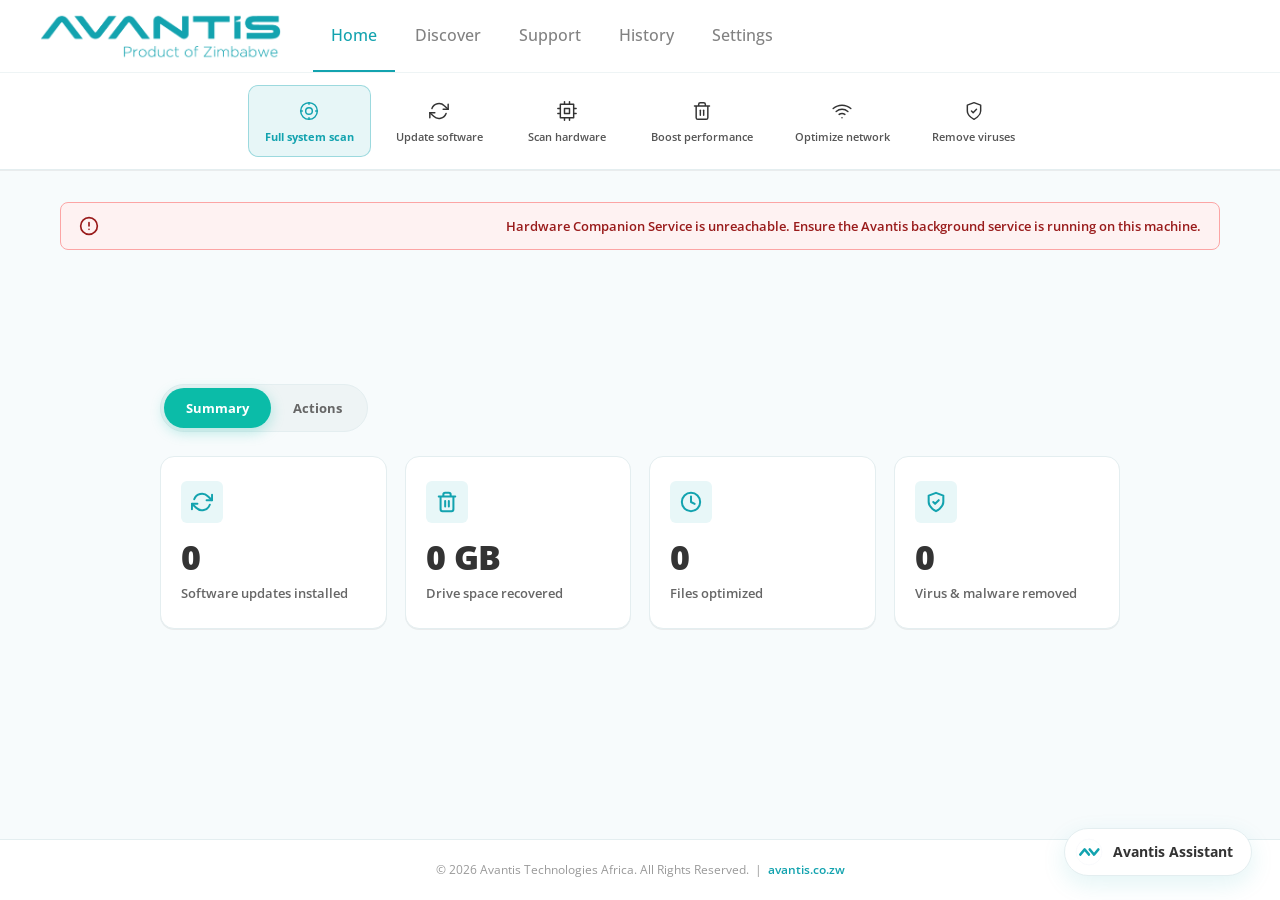
==== commit 6b404ab8: "feat: real hardware discovery, device enrollment lifecycle, and UI refinements" ====
--- a/client-ui/index.html
+++ b/client-ui/index.html
@@ -37,27 +37,7 @@
         </nav>
       </div>
 
-      <div class="brand-bar-right">
-        <!-- Language Selector Dropdown -->
-        <div class="lang-selector-wrap" id="lang-selector-wrap">
-          <button type="button" class="lang-btn" id="lang-selector-btn" onclick="toggleLanguageMenu(event)">
-            <svg width="14" height="14" viewBox="0 0 24 24" fill="none" stroke="currentColor" stroke-width="1.75" stroke-linecap="round" stroke-linejoin="round">
-              <circle cx="12" cy="12" r="10"></circle>
-              <line x1="2" y1="12" x2="22" y2="12"></line>
-              <path d="M12 2a15.3 15.3 0 0 1 4 10 15.3 15.3 0 0 1-4 10 15.3 15.3 0 0 1-4-10 15.3 15.3 0 0 1 4-10z"></path>
-            </svg>
-            <span id="current-lang-label">English</span>
-            <span>▾</span>
-          </button>
-          
-          <div class="lang-dropdown-menu" id="lang-dropdown-menu">
-            <button type="button" class="lang-opt-btn" onclick="setLanguage('en')">English (US)</button>
-            <button type="button" class="lang-opt-btn" onclick="setLanguage('sn')">ChiShona (ZW)</button>
-            <button type="button" class="lang-opt-btn" onclick="setLanguage('nd')">isiNdebele (ZW)</button>
-            <button type="button" class="lang-opt-btn" onclick="setLanguage('fr')">Français</button>
-            <button type="button" class="lang-opt-btn" onclick="setLanguage('pt')">Português</button>
-          </div>
-        </div>
+      <div class="brand-bar-right" id="brand-bar-right">
       </div>
     </div>
 
@@ -83,9 +63,9 @@
         <button type="button" class="toolbar-action-btn" id="tb-btn-drivers" onclick="routeToNav('drivers')">
           <div class="tb-action-icon">
             <svg width="20" height="20" viewBox="0 0 24 24" fill="none" stroke="currentColor" stroke-width="1.75" stroke-linecap="round" stroke-linejoin="round">
-              <circle cx="12" cy="12" r="10"></circle>
-              <line x1="12" y1="8" x2="12" y2="12"></line>
-              <line x1="12" y1="16" x2="12.01" y2="16"></line>
+              <polyline points="23 4 23 10 17 10"></polyline>
+              <polyline points="1 20 1 14 7 14"></polyline>
+              <path d="M3.51 9a9 9 0 0 1 14.85-3.36L23 10M1 14l4.64 4.36A9 9 0 0 0 20.49 15"></path>
             </svg>
           </div>
           <span class="tb-action-label">Update software</span>
@@ -114,8 +94,9 @@
         <button type="button" class="toolbar-action-btn" id="tb-btn-cleanup" onclick="routeToNav('cleanup')">
           <div class="tb-action-icon">
             <svg width="20" height="20" viewBox="0 0 24 24" fill="none" stroke="currentColor" stroke-width="1.75" stroke-linecap="round" stroke-linejoin="round">
-              <circle cx="12" cy="12" r="10"></circle>
-              <polyline points="12 6 12 12 16 14"></polyline>
+              <path d="M3 6h18M19 6v14a2 2 0 0 1-2 2H7a2 2 0 0 1-2-2V6m3 0V4a2 2 0 0 1 2-2h4a2 2 0 0 1 2 2v2"></path>
+              <line x1="10" y1="11" x2="10" y2="17"></line>
+              <line x1="14" y1="11" x2="14" y2="17"></line>
             </svg>
           </div>
           <span class="tb-action-label">Boost performance</span>
@@ -155,6 +136,18 @@
   <!-- ==================== MAIN CONTENT ==================== -->
   <main class="app-main-content">
 
+    <!-- Agent Disconnected Alert Banner -->
+    <div id="agent-offline-alert" class="agent-offline-banner" style="display:none; margin-bottom: 20px;">
+      <svg width="20" height="20" viewBox="0 0 24 24" fill="none" stroke="currentColor" stroke-width="2" stroke-linecap="round" stroke-linejoin="round" style="flex-shrink:0; margin-right:8px;"><circle cx="12" cy="12" r="10"></circle><line x1="12" y1="8" x2="12" y2="12"></line><line x1="12" y1="16" x2="12.01" y2="16"></line></svg>
+      <span>Hardware Companion Service is unreachable. Ensure the Avantis background service is running on this machine.</span>
+    </div>
+
+    <!-- Device Authorization Restriction Alert Banner -->
+    <div id="device-auth-alert" class="agent-offline-banner" style="display:none; margin-bottom: 20px; background: #fffbeb; border-color: #fde68a; color: #92400e;">
+      <svg width="20" height="20" viewBox="0 0 24 24" fill="none" stroke="currentColor" stroke-width="2" stroke-linecap="round" stroke-linejoin="round" style="flex-shrink:0; margin-right:8px;"><circle cx="12" cy="12" r="10"></circle><line x1="12" y1="8" x2="12" y2="12"></line><line x1="12" y1="16" x2="12.01" y2="16"></line></svg>
+      <span id="device-auth-alert-text">Device authorization required. Please contact Avantis Support to provision this PC.</span>
+    </div>
+
     <!-- ==================== VIEW 1: HOME (SUMMARY & ACTIONS) ==================== -->
     <section class="view-page active" id="view-home">
       
@@ -163,10 +156,6 @@
         <div class="segmented-control" role="tablist" aria-label="Home views">
           <button class="sub-tab-btn active" id="subtab-btn-summary" role="tab" aria-selected="true" onclick="switchHomeSubTab('summary')">Summary</button>
           <button class="sub-tab-btn" id="subtab-btn-actions" role="tab" aria-selected="false" onclick="switchHomeSubTab('actions')">Actions</button>
-        </div>
-        <div class="last-scan-status-tag" id="summary-last-scan-meta">
-          <span class="live-dot-indicator"></span>
-          <span id="summary-meta-text">Last Completed Scan: Checking records...</span>
         </div>
       </div>
 
@@ -249,6 +238,10 @@
                     <svg width="20" height="20" viewBox="0 0 24 24" fill="none" stroke="currentColor" stroke-width="1.75" stroke-linecap="round" stroke-linejoin="round">
                       <circle cx="12" cy="12" r="10"></circle>
                       <circle cx="12" cy="12" r="4"></circle>
+                      <line x1="12" y1="2" x2="12" y2="4"></line>
+                      <line x1="12" y1="20" x2="12" y2="22"></line>
+                      <line x1="2" y1="12" x2="4" y2="12"></line>
+                      <line x1="20" y1="12" x2="22" y2="12"></line>
                     </svg>
                   </div>
                   <span class="action-card-name">Full System Scan</span>
@@ -271,8 +264,9 @@
                 <div class="action-card-title-group">
                   <div class="action-card-icon">
                     <svg width="20" height="20" viewBox="0 0 24 24" fill="none" stroke="currentColor" stroke-width="1.75" stroke-linecap="round" stroke-linejoin="round">
-                      <circle cx="12" cy="12" r="10"></circle>
-                      <line x1="12" y1="8" x2="12" y2="12"></line>
+                      <polyline points="23 4 23 10 17 10"></polyline>
+                      <polyline points="1 20 1 14 7 14"></polyline>
+                      <path d="M3.51 9a9 9 0 0 1 14.85-3.36L23 10M1 14l4.64 4.36A9 9 0 0 0 20.49 15"></path>
                     </svg>
                   </div>
                   <span class="action-card-name">Update Drivers</span>
@@ -297,6 +291,14 @@
                     <svg width="20" height="20" viewBox="0 0 24 24" fill="none" stroke="currentColor" stroke-width="1.75" stroke-linecap="round" stroke-linejoin="round">
                       <rect x="4" y="4" width="16" height="16"></rect>
                       <rect x="9" y="9" width="6" height="6"></rect>
+                      <line x1="9" y1="1" x2="9" y2="4"></line>
+                      <line x1="15" y1="1" x2="15" y2="4"></line>
+                      <line x1="9" y1="20" x2="9" y2="23"></line>
+                      <line x1="15" y1="20" x2="15" y2="23"></line>
+                      <line x1="1" y1="9" x2="4" y2="9"></line>
+                      <line x1="1" y1="15" x2="4" y2="15"></line>
+                      <line x1="20" y1="9" x2="23" y2="9"></line>
+                      <line x1="20" y1="15" x2="23" y2="15"></line>
                     </svg>
                   </div>
                   <span class="action-card-name">Scan Hardware</span>
@@ -319,8 +321,9 @@
                 <div class="action-card-title-group">
                   <div class="action-card-icon">
                     <svg width="20" height="20" viewBox="0 0 24 24" fill="none" stroke="currentColor" stroke-width="1.75" stroke-linecap="round" stroke-linejoin="round">
-                      <circle cx="12" cy="12" r="10"></circle>
-                      <polyline points="12 6 12 12 16 14"></polyline>
+                      <path d="M3 6h18M19 6v14a2 2 0 0 1-2 2H7a2 2 0 0 1-2-2V6m3 0V4a2 2 0 0 1 2-2h4a2 2 0 0 1 2 2v2"></path>
+                      <line x1="10" y1="11" x2="10" y2="17"></line>
+                      <line x1="14" y1="11" x2="14" y2="17"></line>
                     </svg>
                   </div>
                   <span class="action-card-name">Clean Up Files</span>
@@ -345,6 +348,8 @@
                     <svg width="20" height="20" viewBox="0 0 24 24" fill="none" stroke="currentColor" stroke-width="1.75" stroke-linecap="round" stroke-linejoin="round">
                       <path d="M5 12.55a11 11 0 0 1 14.08 0"></path>
                       <path d="M1.42 9a16 16 0 0 1 21.16 0"></path>
+                      <path d="M8.53 16.11a6 6 0 0 1 6.95 0"></path>
+                      <line x1="12" y1="20" x2="12.01" y2="20"></line>
                     </svg>
                   </div>
                   <span class="action-card-name">Optimize Network</span>
@@ -368,6 +373,7 @@
                   <div class="action-card-icon">
                     <svg width="20" height="20" viewBox="0 0 24 24" fill="none" stroke="currentColor" stroke-width="1.75" stroke-linecap="round" stroke-linejoin="round">
                       <path d="M12 22s8-4 8-10V5l-8-3-8 3v7c0 6 8 10 8 10z"></path>
+                      <polyline points="9 12 11 14 15 10"></polyline>
                     </svg>
                   </div>
                   <span class="action-card-name">Threat Scan</span>
@@ -419,10 +425,6 @@
     <section class="view-page" id="view-scanhw">
       <div class="telemetry-page-header">
         <h2 class="telemetry-page-title">LIVE HARDWARE TELEMETRY</h2>
-        <div class="telemetry-live-badge">
-          <span class="live-dot-indicator"></span>
-          <span>Live Hardware Polling Active</span>
-        </div>
       </div>
 
       <!-- 2x2 Grid of Live Cards -->
@@ -432,52 +434,52 @@
         <div class="telemetry-card" id="tel-card-cpu">
           <div class="tel-card-top">
             <span class="tel-card-title">Processor</span>
-            <span class="tel-card-badge" id="tel-badge-cpu">--°C</span>
-          </div>
-          <div class="tel-card-value" id="tel-val-cpu">0%</div>
+            <span class="tel-card-badge" id="tel-badge-cpu">Active</span>
+          </div>
+          <div class="tel-card-value" id="tel-val-cpu">--%</div>
           <div class="tel-progress-wrap">
             <div class="tel-progress-bar" id="tel-bar-cpu" style="width: 0%;"></div>
           </div>
-          <div class="tel-card-subtext" id="tel-sub-cpu">-- cores · Operating at --°C</div>
+          <div class="tel-card-subtext" id="tel-sub-cpu">Querying processor telemetry...</div>
         </div>
 
         <!-- Card 2: Installed Memory -->
         <div class="telemetry-card" id="tel-card-ram">
           <div class="tel-card-top">
             <span class="tel-card-title">Installed Memory</span>
-            <span class="tel-card-badge" id="tel-badge-ram">-- GB RAM</span>
-          </div>
-          <div class="tel-card-value" id="tel-val-ram">0%</div>
+            <span class="tel-card-badge" id="tel-badge-ram">Memory</span>
+          </div>
+          <div class="tel-card-value" id="tel-val-ram">--%</div>
           <div class="tel-progress-wrap">
             <div class="tel-progress-bar" id="tel-bar-ram" style="width: 0%;"></div>
           </div>
-          <div class="tel-card-subtext" id="tel-sub-ram">-- GB used of -- GB total</div>
-        </div>
-
-        <!-- Card 3: Primary Storage (C:) -->
+          <div class="tel-card-subtext" id="tel-sub-ram">Querying physical memory...</div>
+        </div>
+
+        <!-- Card 3: Storage Subsystem -->
         <div class="telemetry-card" id="tel-card-storage">
           <div class="tel-card-top">
-            <span class="tel-card-title">Primary Storage (C:)</span>
-            <span class="tel-card-badge" id="tel-badge-storage">SMART Passed</span>
-          </div>
-          <div class="tel-card-value" id="tel-val-storage">0%</div>
+            <span class="tel-card-title" id="tel-title-storage">Primary Storage</span>
+            <span class="tel-card-badge" id="tel-badge-storage">Storage</span>
+          </div>
+          <div class="tel-card-value" id="tel-val-storage">--%</div>
           <div class="tel-progress-wrap">
             <div class="tel-progress-bar" id="tel-bar-storage" style="width: 0%;"></div>
           </div>
-          <div class="tel-card-subtext" id="tel-sub-storage">-- GB free of -- GB (SSD)</div>
-        </div>
-
-        <!-- Card 4: Power Supply (PSU) -->
+          <div class="tel-card-subtext" id="tel-sub-storage">Querying physical storage and volumes...</div>
+        </div>
+
+        <!-- Card 4: Power Subsystem -->
         <div class="telemetry-card" id="tel-card-power">
           <div class="tel-card-top">
-            <span class="tel-card-title">Power Supply (PSU)</span>
-            <span class="tel-card-badge" id="tel-badge-power">AC Power</span>
-          </div>
-          <div class="tel-card-value" id="tel-val-power">AC Mains</div>
+            <span class="tel-card-title" id="tel-title-power">Power & Battery</span>
+            <span class="tel-card-badge" id="tel-badge-power">Power</span>
+          </div>
+          <div class="tel-card-value" id="tel-val-power">--</div>
           <div class="tel-progress-wrap">
-            <div class="tel-progress-bar" id="tel-bar-power" style="width: 100%;"></div>
-          </div>
-          <div class="tel-card-subtext" id="tel-sub-power">Connected to AC mains (Desktop / All-In-One)</div>
+            <div class="tel-progress-bar" id="tel-bar-power" style="width: 0%;"></div>
+          </div>
+          <div class="tel-card-subtext" id="tel-sub-power">Querying power subsystem...</div>
         </div>
 
       </div>
--- a/client-ui/styles.css
+++ b/client-ui/styles.css
@@ -515,18 +515,7 @@
 }
 
 .live-dot-indicator {
-  width: 8px;
-  height: 8px;
-  border-radius: 50%;
-  background: var(--success);
-  box-shadow: 0 0 0 0 rgba(11, 188, 168, 0.6);
-  animation: pulse-dot 2s infinite;
-}
-
-@keyframes pulse-dot {
-  0% { box-shadow: 0 0 0 0 rgba(11, 188, 168, 0.6); }
-  70% { box-shadow: 0 0 0 6px rgba(11, 188, 168, 0); }
-  100% { box-shadow: 0 0 0 0 rgba(11, 188, 168, 0); }
+  display: none !important;
 }
 
 .summary-tiles-row {
@@ -761,7 +750,46 @@
 .badge-PASS, .badge-HEALTHY { background: var(--success-bg); color: var(--success); border: 1px solid var(--success-border); }
 .badge-WARNING { background: var(--warning-bg); color: var(--warning); border: 1px solid var(--warning-border); }
 .badge-FAIL, .badge-CRITICAL { background: var(--error-bg); color: var(--error); border: 1px solid var(--error-border); }
+.badge-OUTDATED { 
+  background: #fef2f2 !important; 
+  color: #dc2626 !important; 
+  border: 1.5px solid #ef4444 !important; 
+  font-weight: 800 !important;
+  letter-spacing: 0.5px;
+  box-shadow: 0 1px 3px rgba(220, 38, 38, 0.16);
+}
+.badge-NO_AVANTIS_DRIVER {
+  background: #f8fafc;
+  color: #64748b;
+  border: 1px solid #cbd5e1;
+  font-weight: 600;
+}
 .badge-NEVER { background: var(--neutral-100); color: var(--neutral-600); border: 1px solid var(--neutral-200); }
+
+/* Offline Banner */
+.agent-offline-banner {
+  padding: 12px 18px;
+  background: #fef2f2;
+  border: 1px solid #fca5a5;
+  border-radius: 8px;
+  color: #991b1b;
+  font-size: 13px;
+  font-weight: 600;
+  display: flex;
+  justify-content: space-between;
+  align-items: center;
+  margin-bottom: 16px;
+}
+.agent-offline-banner button {
+  background: #dc2626;
+  color: white;
+  border: none;
+  padding: 5px 12px;
+  border-radius: 4px;
+  font-size: 12px;
+  font-weight: 700;
+  cursor: pointer;
+}
 
 .btn-run-action,
 .btn-primary {
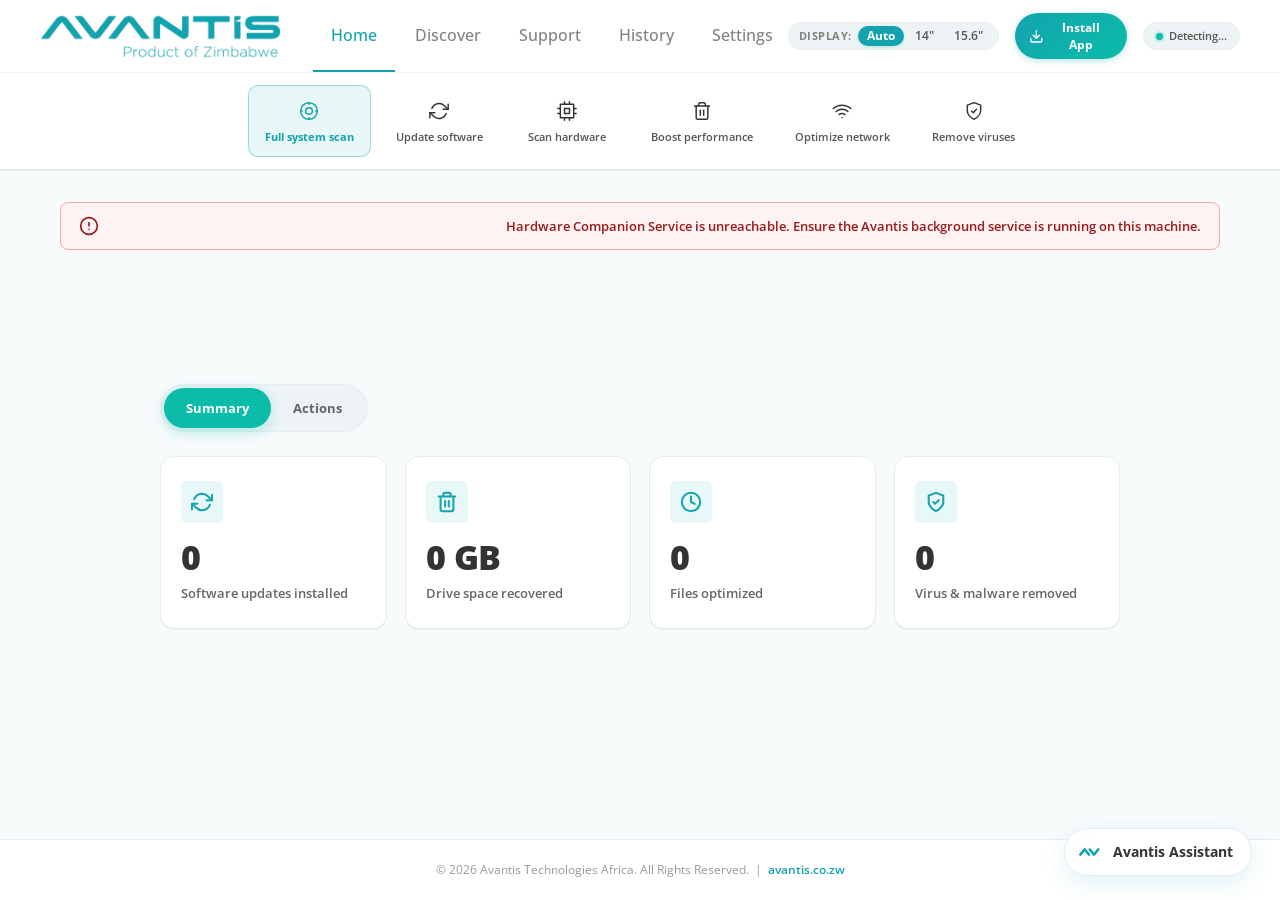
==== commit ef6f1706: "feat(ui): add 14-inch and 15.6-inch responsive modes, PWA installability, and Avantis device activat" ====
--- a/client-ui/index.html
+++ b/client-ui/index.html
@@ -13,6 +13,12 @@
   <link rel="preconnect" href="https://fonts.gstatic.com" crossorigin>
   <link href="https://fonts.googleapis.com/css2?family=JetBrains+Mono:wght@400;600&family=Open+Sans:ital,wght@0,300;0,400;0,500;0,600;0,700;1,300&display=swap" rel="stylesheet">
   
+  <link rel="manifest" href="manifest.json">
+  <meta name="theme-color" content="#0a2f35">
+  <meta name="apple-mobile-web-app-capable" content="yes">
+  <meta name="apple-mobile-web-app-status-bar-style" content="black-translucent">
+  <meta name="apple-mobile-web-app-title" content="Avantis Assist">
+  
   <link rel="stylesheet" href="styles.css">
 </head>
 <body>
@@ -20,14 +26,14 @@
   <!-- ==================== 1. PERSISTENT TOP HEADER ==================== -->
   <header class="app-top-header">
     
-    <!-- Top Row: Logo, Primary Tabs, Service Plan & Tag -->
+    <!-- Top Row: Logo, Primary Tabs, Screen Switcher & Install -->
     <div class="app-brand-bar">
       <div class="brand-bar-left">
         <a href="javascript:void(0)" class="avantis-brand-link" onclick="routeToNav('home')">
           <img src="assets/Avantis-logo-prl.png" alt="AVANTIS — Product of Zimbabwe" class="avantis-logo-img">
         </a>
 
-        <!-- Primary Navigation Tabs (Matching Reference Image) -->
+        <!-- Primary Navigation Tabs -->
         <nav class="primary-nav-tabs" id="primary-nav-tabs">
           <button type="button" class="nav-tab-link active" id="tab-link-home" onclick="routeToNav('home')">Home</button>
           <button type="button" class="nav-tab-link" id="tab-link-discover" onclick="routeToNav('discover')">Discover</button>
@@ -38,6 +44,31 @@
       </div>
 
       <div class="brand-bar-right" id="brand-bar-right">
+        <!-- Display Profile Mode Switcher (14" / 15.6" / Auto) -->
+        <div class="screen-profile-control" title="Display density profile">
+          <span class="screen-profile-caption">Display:</span>
+          <div class="screen-profile-pills">
+            <button type="button" class="profile-pill-btn active" id="pill-screen-auto" onclick="setScreenProfile('auto')">Auto</button>
+            <button type="button" class="profile-pill-btn" id="pill-screen-14" onclick="setScreenProfile('14inch')">14"</button>
+            <button type="button" class="profile-pill-btn" id="pill-screen-15" onclick="setScreenProfile('15inch')">15.6"</button>
+          </div>
+        </div>
+
+        <!-- Install App Button (PWA prompt & Windows standalone app) -->
+        <button type="button" class="app-install-btn" id="app-install-btn" onclick="triggerAppInstall()" title="Install Avantis PC Assist to your Windows Desktop">
+          <svg width="15" height="15" viewBox="0 0 24 24" fill="none" stroke="currentColor" stroke-width="2.2" stroke-linecap="round" stroke-linejoin="round">
+            <path d="M21 15v4a2 2 0 0 1-2 2H5a2 2 0 0 1-2-2v-4"></path>
+            <polyline points="7 10 12 15 17 10"></polyline>
+            <line x1="12" y1="15" x2="12" y2="3"></line>
+          </svg>
+          <span class="install-btn-text">Install App</span>
+        </button>
+
+        <!-- Current Device Identity Badge -->
+        <div class="device-spec-badge" id="device-spec-badge">
+          <span class="device-badge-dot"></span>
+          <span class="device-badge-name" id="device-badge-label">Detecting...</span>
+        </div>
       </div>
     </div>
 
@@ -670,14 +701,54 @@
     </div>
   </div>
 
-  <!-- Info Modal -->
-  <div class="modal-overlay" id="info-modal">
-    <div class="modal-card">
-      <h3 class="modal-title" id="info-modal-title">Notification</h3>
-      <p class="modal-copy" id="info-modal-msg"></p>
-      <div class="modal-actions">
-        <button type="button" class="btn-primary" onclick="closeModal('info-modal')">OK</button>
-      </div>
+  <!-- ==================== AVANTIS DEVICE ACTIVATION MODAL ==================== -->
+  <div class="modal-overlay" id="activation-modal" style="display: none;">
+    <div class="modal-card activation-card">
+      <div class="activation-header">
+        <img src="assets/avantis_logo.png" alt="Avantis Logo" class="activation-logo">
+        <h3 class="activation-title">Avantis Machine Activation</h3>
+        <p class="activation-sub">This enterprise suite is licensed exclusively for genuine Avantis hardware. Enter your organization activation code to authorize this device.</p>
+      </div>
+
+      <!-- Real Hardware Profile Summary -->
+      <div class="detected-hw-box">
+        <div class="detected-hw-title">
+          <svg width="15" height="15" viewBox="0 0 24 24" fill="none" stroke="currentColor" stroke-width="2"><rect x="2" y="3" width="20" height="14" rx="2"/><line x1="8" y1="21" x2="16" y2="21"/><line x1="12" y1="17" x2="12" y2="21"/></svg>
+          <span>Detected Physical Hardware</span>
+        </div>
+        <div class="detected-hw-grid">
+          <div class="detected-hw-item">
+            <span class="hw-item-lbl">Hardware ID:</span>
+            <span class="hw-item-val mono" id="act-hw-device-id">Reading...</span>
+          </div>
+          <div class="detected-hw-item">
+            <span class="hw-item-lbl">Form Factor:</span>
+            <span class="hw-item-val" id="act-hw-form-factor">Laptop (14" / 15.6")</span>
+          </div>
+          <div class="detected-hw-item">
+            <span class="hw-item-lbl">Processor:</span>
+            <span class="hw-item-val" id="act-hw-cpu">Reading...</span>
+          </div>
+          <div class="detected-hw-item">
+            <span class="hw-item-lbl">Physical RAM:</span>
+            <span class="hw-item-val" id="act-hw-ram">Reading...</span>
+          </div>
+        </div>
+      </div>
+
+      <!-- Activation Code Form -->
+      <form class="activation-form" onsubmit="handleActivationSubmit(event)">
+        <label for="activation-code-input" class="activation-label">Enter Avantis Activation Code:</label>
+        <div class="activation-input-wrap">
+          <input type="text" id="activation-code-input" class="activation-code-input" placeholder="e.g. 1234" maxlength="32" autocomplete="off" value="1234" required>
+          <button type="submit" class="btn-primary activation-submit-btn" id="activation-submit-btn">
+            <span>Activate Machine</span>
+            <svg width="15" height="15" viewBox="0 0 24 24" fill="none" stroke="currentColor" stroke-width="2.5"><polyline points="9 18 15 12 9 6"/></svg>
+          </button>
+        </div>
+        <p class="activation-error" id="activation-error-msg" style="display: none;"></p>
+        <p class="activation-hint">Verified over cloud connection. Use code <strong>1234</strong> or your Avantis Enterprise license key.</p>
+      </form>
     </div>
   </div>
 
--- a/client-ui/styles.css
+++ b/client-ui/styles.css
@@ -1421,3 +1421,479 @@
   .avantis-hero-copy { padding: var(--space-8) var(--space-5); }
   .avantis-hero-title { font-size: 28px; }
 }
+
+/* ==========================================================================
+   TOP BAR CONTROLS: DISPLAY SWITCHER, INSTALL BUTTON & DEVICE BADGE
+   ========================================================================== */
+.screen-profile-control {
+  display: flex;
+  align-items: center;
+  gap: 6px;
+  background: var(--neutral-100);
+  border: 1px solid var(--neutral-200);
+  border-radius: var(--radius-pill);
+  padding: 3px 6px 3px 10px;
+}
+
+.screen-profile-caption {
+  font-size: 11px;
+  font-weight: 700;
+  text-transform: uppercase;
+  letter-spacing: 0.5px;
+  color: var(--neutral-500);
+}
+
+.screen-profile-pills {
+  display: flex;
+  align-items: center;
+  gap: 2px;
+}
+
+.profile-pill-btn {
+  background: transparent;
+  border: none;
+  font-size: 11.5px;
+  font-weight: 600;
+  color: var(--neutral-700);
+  padding: 3px 9px;
+  border-radius: var(--radius-pill);
+  transition: all 0.15s ease;
+  line-height: 1.2;
+}
+
+.profile-pill-btn:hover {
+  background: rgba(19, 163, 175, 0.12);
+  color: var(--teal-600);
+}
+
+.profile-pill-btn.active {
+  background: var(--teal-500);
+  color: #ffffff;
+  font-weight: 700;
+  box-shadow: 0 1px 3px rgba(19, 163, 175, 0.25);
+}
+
+/* Install Button */
+.app-install-btn {
+  display: inline-flex;
+  align-items: center;
+  gap: 6px;
+  background: linear-gradient(135deg, var(--teal-500) 0%, var(--cta-500) 100%);
+  color: #ffffff;
+  border: none;
+  border-radius: var(--radius-pill);
+  padding: 6px 14px;
+  font-size: 12px;
+  font-weight: 700;
+  cursor: pointer;
+  box-shadow: 0 2px 6px rgba(19, 163, 175, 0.28);
+  transition: transform 0.12s ease, box-shadow 0.18s ease, filter 0.18s ease;
+}
+
+.app-install-btn:hover {
+  filter: brightness(1.08);
+  box-shadow: 0 4px 10px rgba(19, 163, 175, 0.38);
+  transform: translateY(-1px);
+}
+
+.app-install-btn:active {
+  transform: translateY(1px);
+  box-shadow: 0 1px 3px rgba(19, 163, 175, 0.25);
+}
+
+/* Device Spec Badge */
+.device-spec-badge {
+  display: inline-flex;
+  align-items: center;
+  gap: 6px;
+  background: var(--neutral-100);
+  border: 1px solid var(--neutral-200);
+  border-radius: var(--radius-pill);
+  padding: 4px 12px;
+  font-size: 11px;
+  font-weight: 600;
+  color: var(--neutral-700);
+}
+
+.device-badge-dot {
+  width: 7px;
+  height: 7px;
+  border-radius: 50%;
+  background: var(--success);
+  box-shadow: 0 0 0 2px rgba(11, 188, 168, 0.2);
+}
+
+/* ==========================================================================
+   14-INCH COMPACT LAPTOP PROFILE (Viewport: 1280x720 to 1440x850, e.g. 1080p@150%)
+   Constraint: Vertical screen real estate is limited (~600-720px available).
+   Solution: Compact density, tighter vertical paddings, 3-col grids, low-profile meters.
+   ========================================================================== */
+html[data-screen-profile="14inch"],
+body[data-screen-profile="14inch"],
+@media (max-width: 1440px) and (max-height: 860px) {
+  :root {
+    --space-8: 16px;
+    --space-10: 20px;
+  }
+
+  /* Compact brand bar */
+  .app-brand-bar {
+    min-height: 54px;
+    height: 54px;
+    padding: 0 var(--space-6);
+  }
+
+  .avantis-logo-img {
+    height: 38px;
+  }
+
+  .primary-nav-tabs {
+    height: 54px;
+    gap: 1px;
+  }
+
+  .nav-tab-link {
+    font-size: 13px;
+    padding: 0 12px;
+  }
+
+  /* Compact action toolbar */
+  .actions-toolbar {
+    padding: 6px var(--space-6);
+  }
+
+  .toolbar-action-btn {
+    min-height: 58px;
+    min-width: 104px;
+    padding: 6px 10px;
+    gap: 4px;
+  }
+
+  .tb-action-icon svg {
+    width: 18px;
+    height: 18px;
+  }
+
+  .tb-action-label {
+    font-size: 11px;
+  }
+
+  /* System Welcome Panel — compact above-the-fold display */
+  .sys-welcome-panel {
+    padding: 16px 24px;
+  }
+
+  .sys-welcome-inner {
+    gap: 24px;
+    grid-template-columns: 1fr 1.15fr;
+  }
+
+  .sys-welcome-title {
+    font-size: 20px;
+    letter-spacing: -0.2px;
+  }
+
+  .sys-welcome-sub {
+    font-size: 12px;
+    line-height: 1.45;
+    max-width: 320px;
+  }
+
+  .sys-btn-primary {
+    padding: 8px 16px;
+    font-size: 12px;
+  }
+
+  .sys-btn-secondary {
+    padding: 8px 14px;
+    font-size: 11.5px;
+  }
+
+  .sys-welcome-meters {
+    display: grid;
+    grid-template-columns: 1fr 1fr;
+    gap: 8px;
+  }
+
+  .sys-meter-card {
+    padding: 10px 12px;
+  }
+
+  .sys-meter-header {
+    margin-bottom: 6px;
+    gap: 8px;
+  }
+
+  .sys-meter-icon {
+    width: 22px;
+    height: 22px;
+  }
+
+  .sys-meter-icon svg {
+    width: 14px;
+    height: 14px;
+  }
+
+  .sys-meter-name {
+    font-size: 11px;
+  }
+
+  .sys-meter-value {
+    font-size: 12px;
+  }
+
+  .sys-meter-bar-wrap {
+    height: 4px;
+    margin-bottom: 4px;
+  }
+
+  .sys-meter-sub {
+    font-size: 10px;
+  }
+
+  /* Main content spacing */
+  .app-main-content {
+    padding: 16px 24px 48px;
+  }
+
+  .summary-tiles-row, .actions-grid {
+    grid-template-columns: repeat(3, 1fr);
+    gap: 12px;
+  }
+
+  .card, .action-card, .summary-tile {
+    padding: 14px 16px;
+  }
+
+  .sec-heading-row h2 {
+    font-size: 17px;
+  }
+
+  /* Diagnostic scan orchestrator overlay */
+  .scan-orchestrator-box {
+    padding: 20px 24px;
+  }
+}
+
+/* ==========================================================================
+   15.6-INCH WIDESCREEN LAPTOP PROFILE (Viewport: 1536x864 to 1920x1080, e.g. 1080p@125% or 100%)
+   Constraint: Wider horizontal space, standard laptop viewing distance (~50cm).
+   Solution: Balanced 4-column cards grid, generous clarity, crisp hierarchy.
+   ========================================================================== */
+html[data-screen-profile="15inch"],
+body[data-screen-profile="15inch"],
+@media (min-width: 1441px) and (min-height: 861px) {
+  .app-brand-bar {
+    min-height: 68px;
+    height: 68px;
+    padding: 0 var(--space-10);
+  }
+
+  .avantis-logo-img {
+    height: 46px;
+  }
+
+  .primary-nav-tabs {
+    height: 68px;
+  }
+
+  .sys-welcome-panel {
+    padding: 32px 48px;
+  }
+
+  .sys-welcome-inner {
+    grid-template-columns: 1fr 1fr;
+    gap: 48px;
+  }
+
+  .sys-welcome-title {
+    font-size: 26px;
+  }
+
+  .sys-welcome-meters {
+    display: grid;
+    grid-template-columns: 1fr 1fr;
+    gap: 12px;
+  }
+
+  .summary-tiles-row, .actions-grid {
+    grid-template-columns: repeat(4, 1fr);
+    gap: 18px;
+  }
+
+  .app-main-content {
+    padding: 28px 48px 64px;
+    max-width: 1480px;
+  }
+}
+
+/* ==========================================================================
+   STANDALONE INSTALLED APP WINDOW (PWA / Edge / Chrome --app)
+   Removes web margins and integrates natively with Windows titlebar
+   ========================================================================== */
+@media all and (display-mode: standalone) {
+  body {
+    user-select: none;
+    -webkit-user-select: none;
+  }
+
+  .app-top-header {
+    box-shadow: 0 1px 3px rgba(0, 0, 0, 0.08);
+  }
+
+  /* Hide the install button once already installed */
+  .app-install-btn {
+    display: none !important;
+  }
+}
+
+/* ==========================================================================
+   AVANTIS MACHINE ACTIVATION MODAL
+   ========================================================================== */
+.activation-card {
+  max-width: 520px;
+  width: 90%;
+  padding: 32px 36px;
+  background: #ffffff;
+  border-radius: var(--radius-xl);
+  box-shadow: 0 20px 48px rgba(10, 47, 53, 0.28);
+  border: 1px solid rgba(19, 163, 175, 0.15);
+  animation: modalPop 0.25s cubic-bezier(0.16, 1, 0.3, 1);
+}
+
+.activation-header {
+  text-align: center;
+  margin-bottom: 20px;
+}
+
+.activation-logo {
+  height: 44px;
+  width: auto;
+  margin: 0 auto 12px;
+}
+
+.activation-title {
+  font-size: 22px;
+  font-weight: 800;
+  color: var(--neutral-900);
+  margin-bottom: 6px;
+}
+
+.activation-sub {
+  font-size: 13px;
+  color: var(--neutral-600);
+  line-height: 1.5;
+}
+
+.detected-hw-box {
+  background: var(--neutral-50);
+  border: 1px solid var(--neutral-200);
+  border-radius: var(--radius-md);
+  padding: 14px 18px;
+  margin-bottom: 20px;
+}
+
+.detected-hw-title {
+  display: flex;
+  align-items: center;
+  gap: 6px;
+  font-size: 11.5px;
+  font-weight: 700;
+  text-transform: uppercase;
+  letter-spacing: 0.5px;
+  color: var(--teal-600);
+  margin-bottom: 10px;
+}
+
+.detected-hw-grid {
+  display: grid;
+  grid-template-columns: 1fr 1fr;
+  gap: 8px 14px;
+}
+
+.detected-hw-item {
+  display: flex;
+  flex-direction: column;
+  gap: 2px;
+}
+
+.hw-item-lbl {
+  font-size: 11px;
+  color: var(--neutral-500);
+  font-weight: 600;
+}
+
+.hw-item-val {
+  font-size: 12.5px;
+  font-weight: 700;
+  color: var(--neutral-800);
+  white-space: nowrap;
+  overflow: hidden;
+  text-overflow: ellipsis;
+}
+
+.activation-form {
+  display: flex;
+  flex-direction: column;
+  gap: 8px;
+}
+
+.activation-label {
+  font-size: 12.5px;
+  font-weight: 700;
+  color: var(--neutral-800);
+}
+
+.activation-input-wrap {
+  display: flex;
+  align-items: center;
+  gap: 8px;
+}
+
+.activation-code-input {
+  flex: 1;
+  padding: 10px 14px;
+  font-size: 16px;
+  font-weight: 700;
+  letter-spacing: 2px;
+  color: var(--neutral-900);
+  background: var(--neutral-0);
+  border: 2px solid var(--teal-400);
+  border-radius: var(--radius-md);
+  text-align: center;
+  text-transform: uppercase;
+  transition: border-color 0.15s ease, box-shadow 0.15s ease;
+}
+
+.activation-code-input:focus {
+  border-color: var(--teal-600);
+  box-shadow: 0 0 0 3px rgba(19, 163, 175, 0.2);
+  outline: none;
+}
+
+.activation-submit-btn {
+  display: inline-flex;
+  align-items: center;
+  gap: 6px;
+  padding: 11px 20px;
+  white-space: nowrap;
+}
+
+.activation-error {
+  color: #dc2626;
+  font-size: 12px;
+  font-weight: 600;
+  background: #fef2f2;
+  border: 1px solid #fecaca;
+  padding: 8px 12px;
+  border-radius: var(--radius-sm);
+  margin-top: 4px;
+}
+
+.activation-hint {
+  font-size: 11.5px;
+  color: var(--neutral-500);
+  line-height: 1.4;
+  margin-top: 6px;
+  text-align: center;
+}
